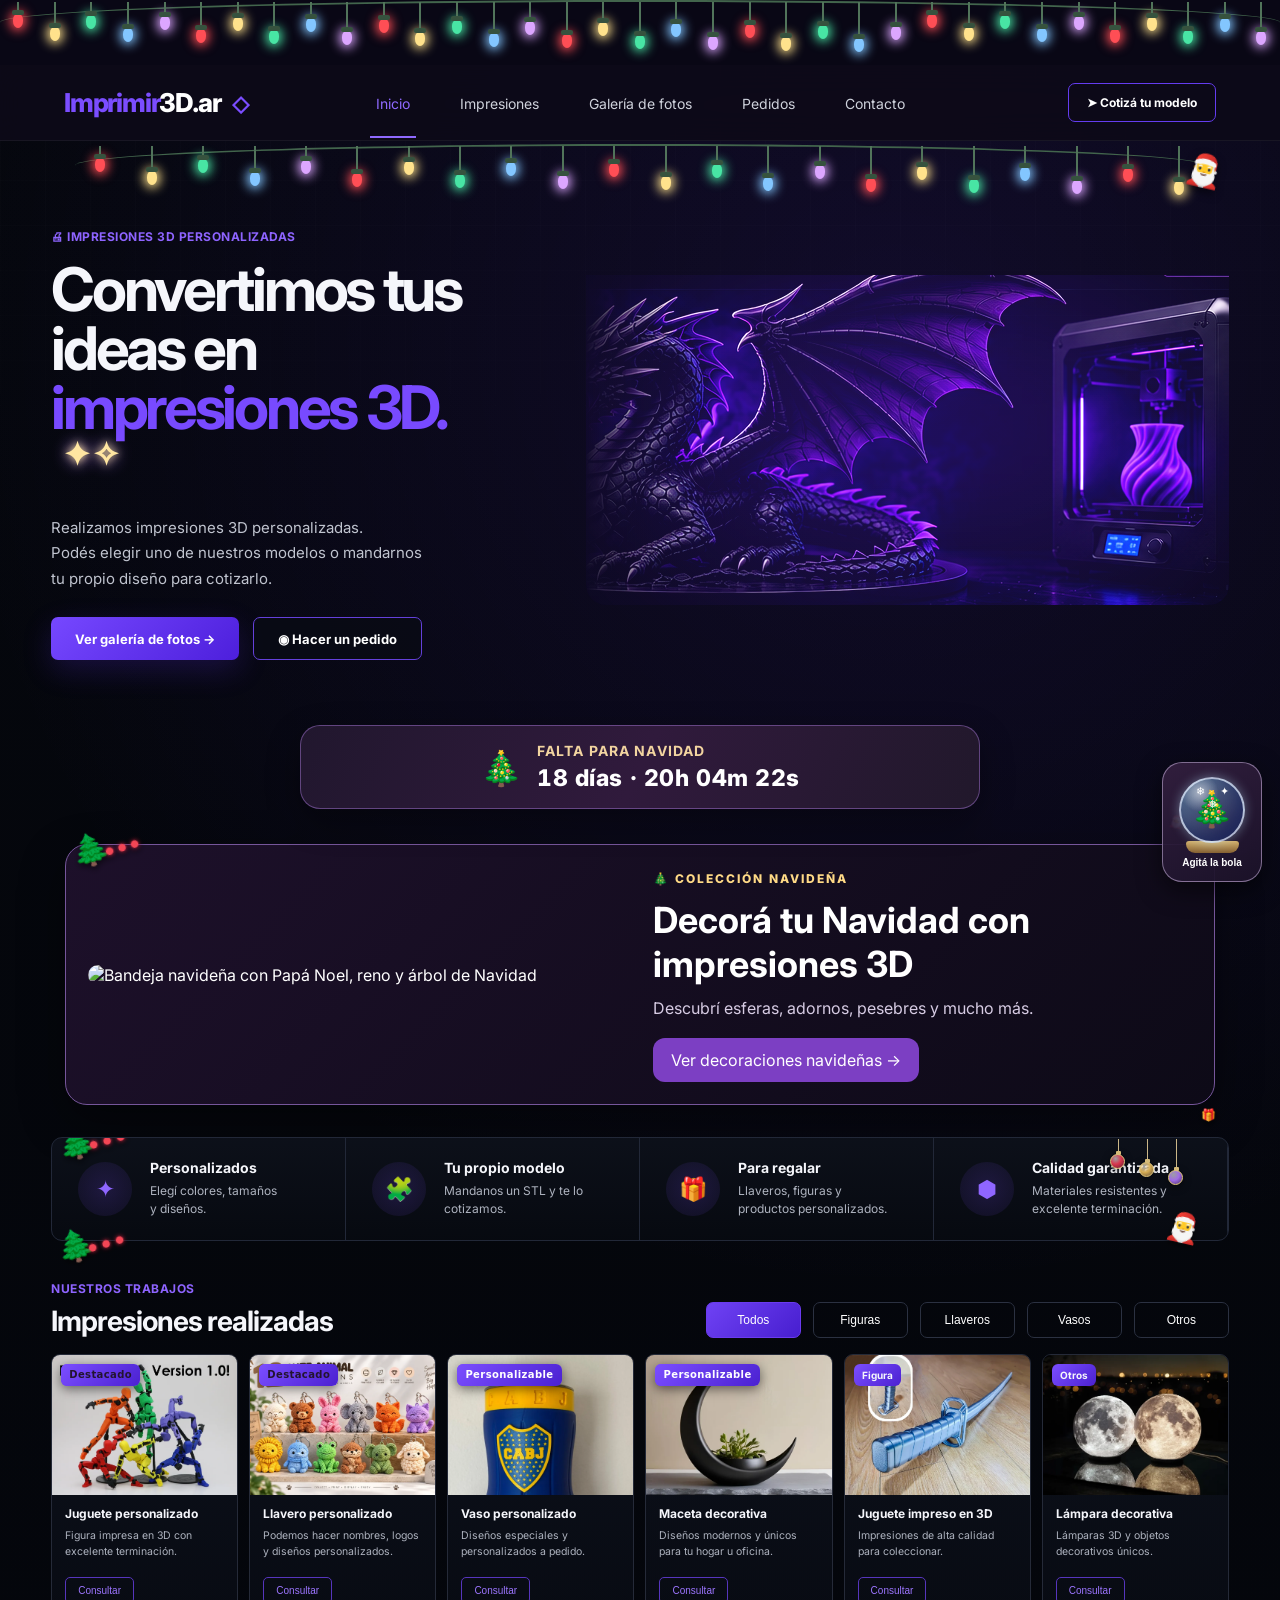
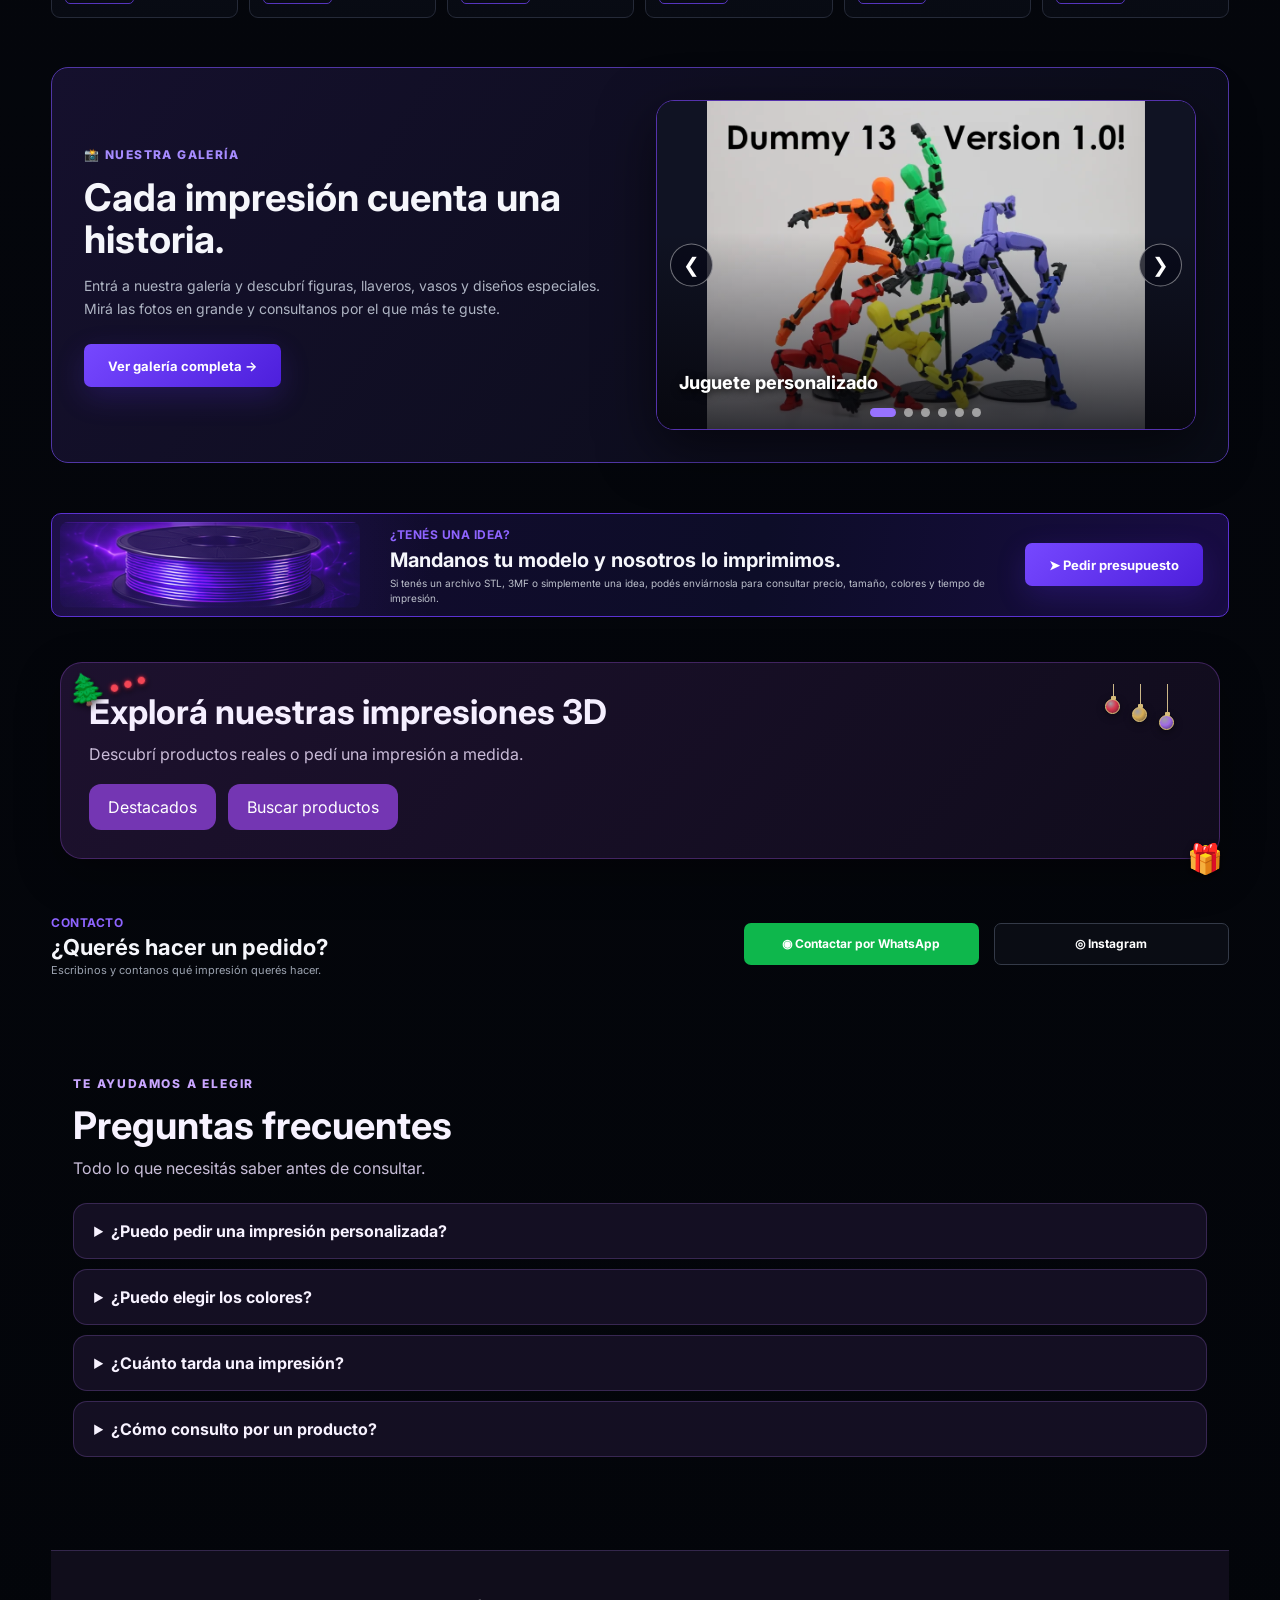
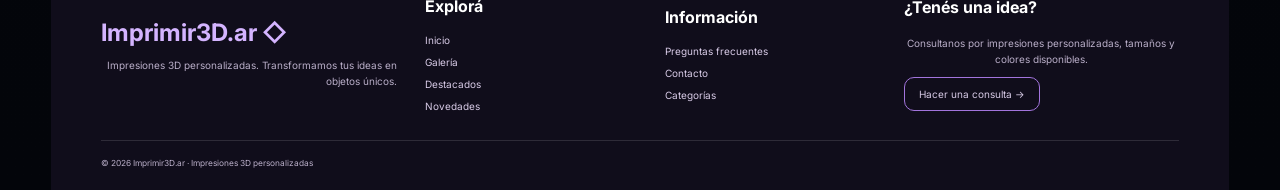
==== index.html @ 46ce315f "Add files via upload" ====
<!DOCTYPE html>

<html lang="es">
<head>
<meta charset="utf-8"/>
<meta content="width=device-width, initial-scale=1.0" name="viewport"/>
<title>Imprimir3D.ar | Impresiones 3D</title>
<link href="https://fonts.googleapis.com" rel="preconnect"/>
<link crossorigin="" href="https://fonts.gstatic.com" rel="preconnect"/>
<link href="https://fonts.googleapis.com/css2?family=Inter:wght@400;500;600;700;800&amp;display=swap" rel="stylesheet"/>
<link href="style.css" rel="stylesheet"/>
<link href="carrusel.css" rel="stylesheet"/>
<link href="tienda.css" rel="stylesheet"/><link href="navidad.css" rel="stylesheet"/><link href="navidad-extra.css" rel="stylesheet"/><link href="profesional.css" rel="stylesheet"/><link rel="stylesheet" href="etiquetas-recientes.css"/><link rel="stylesheet" href="carruseles-fix.css"/></head>
<body>
<header class="header">
<a class="logo" href="#inicio"><span>Imprimir</span>3D.ar <b>◇</b></a>
<nav class="nav">
<a class="active" href="#inicio">Inicio</a>
<a href="#trabajos">Impresiones</a>
<a href="galeria.html">Galería de fotos</a>
<a href="#pedidos">Pedidos</a>
<a href="#contacto">Contacto</a>
</nav>
<a class="cotiza" href="#contacto">➤ Cotizá tu modelo</a>
</header>
<main>
<section class="hero" id="inicio">
<div class="hero-text">
<div class="eyebrow">🖨 IMPRESIONES 3D PERSONALIZADAS</div>
<h1>Convertimos tus ideas en <span>impresiones 3D.</span></h1>
<p>Realizamos impresiones 3D personalizadas.<br/>Podés elegir uno de nuestros modelos o mandarnos<br/>tu propio diseño para cotizarlo.</p>
<div class="hero-actions">
<a class="btn primary" href="galeria.html">Ver galería de fotos →</a>
<a class="btn secondary" href="#contacto">◉ Hacer un pedido</a>
</div>
</div>
<div class="hero-image-wrap">
<div class="hero-glow"></div>
<img alt="Dragón impreso en 3D" class="hero-image" src="imagenes/dragon-principal.png"/>
</div>
</section><section class="christmas-home-feature"><img alt="Bandeja navideña con Papá Noel, reno y árbol de Navidad" src="imagenes/navidad/bandeja-papa-noel-reno-arbol.jfif"/><div><span>🎄 COLECCIÓN NAVIDEÑA</span><h2>Decorá tu Navidad con impresiones 3D</h2><p>Descubrí esferas, adornos, pesebres y mucho más.</p><a href="galeria.html#cat-navidad">Ver decoraciones navideñas →</a></div></section>
<section class="benefits">
<div class="benefit"><div class="benefit-icon">✦</div><div><h3>Personalizados</h3><p>Elegí colores, tamaños<br/>y diseños.</p></div></div>
<div class="benefit"><div class="benefit-icon">🧩</div><div><h3>Tu propio modelo</h3><p>Mandanos un STL y te lo<br/>cotizamos.</p></div></div>
<div class="benefit"><div class="benefit-icon">🎁</div><div><h3>Para regalar</h3><p>Llaveros, figuras y<br/>productos personalizados.</p></div></div>
<div class="benefit"><div class="benefit-icon">⬢</div><div><h3>Calidad garantizada</h3><p>Materiales resistentes y<br/>excelente terminación.</p></div></div>
</section>
<section class="works" id="trabajos">
<div class="works-head">
<div><span>NUESTROS TRABAJOS</span><h2>Impresiones realizadas</h2></div>
<div class="filters">
<button class="filter active" data-filter="todos">Todos</button>
<button class="filter" data-filter="figuras">Figuras</button>
<button class="filter" data-filter="llaveros">Llaveros</button>
<button class="filter" data-filter="vasos">Vasos</button>
<button class="filter" data-filter="otros">Otros</button>
</div>
</div>
<div class="cards">
<article class="card" data-category="figuras">
<div class="card-image"><img alt="Juguete impreso en 3D" src="imagenes/catalogo/juguetes-01.webp"/><span>Figura</span></div>
<div class="card-body"><h3>Juguete personalizado</h3><p>Figura impresa en 3D con excelente terminación.</p><button onclick="pedirProducto('Juguete personalizado')">Consultar</button></div>
</article>
<article class="card" data-category="llaveros">
<div class="card-image"><img alt="Llavero impreso en 3D" src="imagenes/catalogo/llaveros-01.webp"/><span>Llavero</span></div>
<div class="card-body"><h3>Llavero personalizado</h3><p>Podemos hacer nombres, logos y diseños personalizados.</p><button onclick="pedirProducto('Llavero personalizado')">Consultar</button></div>
</article>
<article class="card" data-category="vasos">
<div class="card-image"><img alt="Vaso personalizado" src="imagenes/catalogo/vasos-01.webp" style="object-position:center 40%"/><span>Vaso</span></div>
<div class="card-body"><h3>Vaso personalizado</h3><p>Diseños especiales y personalizados a pedido.</p><button onclick="pedirProducto('Vaso personalizado')">Consultar</button></div>
</article>
<article class="card" data-category="otros">
<div class="card-image"><img alt="Maceta impresa en 3D" src="imagenes/catalogo/macetas-01.webp"/><span>Otros</span></div>
<div class="card-body"><h3>Maceta decorativa</h3><p>Diseños modernos y únicos para tu hogar u oficina.</p><button onclick="pedirProducto('Maceta decorativa')">Consultar</button></div>
</article>
<article class="card" data-category="figuras">
<div class="card-image"><img alt="Juguete impreso en 3D" src="imagenes/catalogo/juguetes-02.webp"/><span>Figura</span></div>
<div class="card-body"><h3>Juguete impreso en 3D</h3><p>Impresiones de alta calidad para coleccionar.</p><button onclick="pedirProducto('Juguete impreso en 3D')">Consultar</button></div>
</article>
<article class="card" data-category="otros">
<div class="card-image"><img alt="Lámpara impresa en 3D" src="imagenes/catalogo/lamparas-01.webp"/><span>Otros</span></div>
<div class="card-body"><h3>Lámpara decorativa</h3><p>Lámparas 3D y objetos decorativos únicos.</p><button onclick="pedirProducto('Lámpara decorativa')">Consultar</button></div>
</article>
</div>
</section>
<section aria-labelledby="galeria-titulo" class="gallery-teaser">
<div class="gallery-teaser-copy">
<span>📸 NUESTRA GALERÍA</span>
<h2 id="galeria-titulo">Cada impresión cuenta una historia.</h2>
<p>Entrá a nuestra galería y descubrí figuras, llaveros, vasos y diseños especiales. Mirá las fotos en grande y consultanos por el que más te guste.</p>
<a class="btn primary" href="galeria.html">Ver galería completa →</a>
</div>
<div aria-label="Carrusel de impresiones 3D" class="auto-carousel" data-interval="4000" tabindex="0">
<div class="carousel-track"><div aria-hidden="false" class="carousel-slide is-active"><img alt="Juguete impreso en 3D" src="imagenes/catalogo/juguetes-01.webp"/><div class="carousel-caption">Juguete personalizado</div></div>
<div aria-hidden="true" class="carousel-slide"><img alt="Vaso personalizado" src="imagenes/catalogo/vasos-01.webp"/><div class="carousel-caption">Vaso personalizado</div></div>
<div aria-hidden="true" class="carousel-slide"><img alt="Lámpara impresa en 3D" src="imagenes/catalogo/lamparas-01.webp"/><div class="carousel-caption">Lámpara decorativa</div></div>
<div aria-hidden="true" class="carousel-slide"><img alt="Llavero impreso en 3D" src="imagenes/catalogo/llaveros-01.webp"/><div class="carousel-caption">Llavero personalizado</div></div>
<div aria-hidden="true" class="carousel-slide"><img alt="Juguete impreso en 3D" src="imagenes/catalogo/juguetes-02.webp"/><div class="carousel-caption">Juguete impreso en 3D</div></div>
<div aria-hidden="true" class="carousel-slide"><img alt="Maceta impresa en 3D" src="imagenes/catalogo/macetas-01.webp"/><div class="carousel-caption">Maceta decorativa</div></div></div>
<button aria-label="Imagen anterior" class="carousel-arrow carousel-prev" type="button">❮</button>
<button aria-label="Imagen siguiente" class="carousel-arrow carousel-next" type="button">❯</button>
<div aria-label="Elegir imagen" class="carousel-dots"></div>
</div>
</section>
<section class="budget" id="pedidos">
<div class="spool-wrap"><img alt="Filamento para impresión 3D" src="imagenes/filamento.png"/></div>
<div class="budget-copy"><span>¿TENÉS UNA IDEA?</span><h2>Mandanos tu modelo y nosotros lo imprimimos.</h2><p>Si tenés un archivo STL, 3MF o simplemente una idea, podés enviárnosla para consultar precio, tamaño, colores y tiempo de impresión.</p></div>
<a class="btn primary budget-btn" href="#contacto">➤ Pedir presupuesto</a>
</section>
<section class="shop-home-links"><h2>Explorá nuestras impresiones 3D</h2><p>Descubrí productos reales o pedí una impresión a medida.</p><div><a href="galeria.html#destacados">Destacados</a><a href="galeria.html#buscar-productos">Buscar productos</a></div></section><section class="contact" id="contacto">
<div><span>CONTACTO</span><h2>¿Querés hacer un pedido?</h2><p>Escribinos y contanos qué impresión querés hacer.</p></div>
<div class="contact-actions">
<a class="whatsapp" href="https://wa.me/5491100000000" target="_blank">◉ Contactar por WhatsApp</a>
<a class="instagram" href="https://instagram.com/" target="_blank">◎ Instagram</a>
</div>
</section>
<section class="pro-faq" id="preguntas-frecuentes"><div class="pro-heading"><span>TE AYUDAMOS A ELEGIR</span><h2>Preguntas frecuentes</h2><p>Todo lo que necesitás saber antes de consultar.</p></div><details><summary>¿Puedo pedir una impresión personalizada?</summary><p>Sí. Contanos tu idea o compartí una imagen o archivo STL/3MF para evaluar el trabajo y preparar un presupuesto.</p></details><details><summary>¿Puedo elegir los colores?</summary><p>Podés consultar por colores y combinaciones disponibles. Las opciones dependen del diseño y del filamento.</p></details><details><summary>¿Cuánto tarda una impresión?</summary><p>Depende del tamaño, la complejidad y los pedidos en curso. Te informamos el plazo estimado al cotizar.</p></details><details><summary>¿Cómo consulto por un producto?</summary><p>Podés compartir una foto o el nombre del modelo desde la galería y contactarnos desde la sección de contacto.</p></details></section><dialog aria-label="Vista ampliada del producto" class="pro-viewer" id="proViewer"><button aria-label="Cerrar" class="pro-close" type="button">×</button><button aria-label="Foto anterior" class="pro-prev" type="button">‹</button><figure><img alt=""/><figcaption></figcaption></figure><button aria-label="Foto siguiente" class="pro-next" type="button">›</button></dialog></main>
<footer class="pro-footer"><div><a class="pro-brand" href="index.html"><strong>Imprimir3D.ar ◇</strong></a><p>Impresiones 3D personalizadas. Transformamos tus ideas en objetos únicos.</p></div><div><h3>Explorá</h3><a href="index.html">Inicio</a><a href="galeria.html">Galería</a><a href="galeria.html#destacados">Destacados</a><a href="galeria.html#novedades">Novedades</a></div><div><h3>Información</h3><a href="index.html#preguntas-frecuentes">Preguntas frecuentes</a><a href="index.html#contacto">Contacto</a><a href="galeria.html#categorias">Categorías</a></div><div><h3>¿Tenés una idea?</h3><p>Consultanos por impresiones personalizadas, tamaños y colores disponibles.</p><a class="pro-footer-cta" href="index.html#contacto">Hacer una consulta →</a></div><small>© 2026 Imprimir3D.ar · Impresiones 3D personalizadas</small></footer>
<script src="app.js"></script>
<script src="carrusel.js"></script>
<script src="navidad.js"></script><script src="navidad-extra.js"></script><button aria-label="Volver arriba" id="proToTop" title="Volver arriba" type="button">↑</button><script src="profesional.js"></script><script src="etiquetas-recientes.js"></script></body>
</html>
---- style.css ----
* {
  margin: 0;
  padding: 0;
  box-sizing: border-box;
}

:root {
  --bg: #05070d;
  --panel: #0b0e16;
  --panel-2: #0f1320;
  --line: #222838;
  --text: #f5f6fb;
  --muted: #9ca3b4;
  --violet: #7b4dff;
  --violet-2: #4b22df;
}

html {
  scroll-behavior: smooth;
}

body {
  font-family: "Inter", sans-serif;
  background:
    radial-gradient(circle at 70% 10%, rgba(108, 47, 255, .12), transparent 30%),
    linear-gradient(180deg, #05070d 0%, #03050a 100%);
  color: var(--text);
  min-height: 100vh;
  overflow-x: hidden;
}

body::before {
  content: "";
  position: fixed;
  inset: 0;
  pointer-events: none;
  background-image:
    linear-gradient(rgba(255,255,255,.015) 1px, transparent 1px),
    linear-gradient(90deg, rgba(255,255,255,.015) 1px, transparent 1px);
  background-size: 45px 45px;
  mask-image: linear-gradient(to bottom, black, transparent 70%);
}

.header {
  height: 76px;
  padding: 0 5%;
  display: grid;
  grid-template-columns: 1fr auto 1fr;
  align-items: center;
  position: sticky;
  top: 0;
  z-index: 100;
  background: rgba(4, 6, 12, .9);
  backdrop-filter: blur(18px);
  border-bottom: 1px solid rgba(255,255,255,.05);
}

.logo {
  text-decoration: none;
  color: white;
  font-size: 26px;
  font-weight: 800;
  letter-spacing: -1.2px;
}

.logo span {
  color: var(--violet);
}

.logo b {
  color: var(--violet);
  font-size: 19px;
  margin-left: 7px;
}

.nav {
  display: flex;
  gap: 38px;
}

.nav a {
  color: #cfd2dc;
  text-decoration: none;
  font-size: 14px;
  padding: 28px 6px 24px;
  border-bottom: 2px solid transparent;
  transition: .25s;
}

.nav a:hover,
.nav a.active {
  color: #8f69ff;
  border-color: #8f69ff;
}

.cotiza {
  justify-self: end;
  color: white;
  text-decoration: none;
  border: 1px solid #643cf0;
  border-radius: 7px;
  padding: 11px 18px;
  font-size: 12px;
  font-weight: 700;
  transition: .25s;
}

.cotiza:hover {
  background: rgba(111, 72, 255, .15);
  box-shadow: 0 0 30px rgba(112, 68, 255, .18);
}

main {
  width: min(1400px, 92%);
  margin: auto;
}

.hero {
  min-height: 330px;
  display: grid;
  grid-template-columns: .88fr 1.12fr;
  align-items: center;
  gap: 30px;
  position: relative;
}

.hero-text {
  padding: 40px 0 30px;
  z-index: 2;
}

.eyebrow,
.works-head > div:first-child > span,
.budget-copy > span,
.contact > div:first-child > span {
  color: #8e64ff;
  font-size: 12px;
  font-weight: 700;
  letter-spacing: .5px;
}

.hero h1 {
  font-size: clamp(44px, 4.7vw, 73px);
  line-height: .98;
  letter-spacing: -3.3px;
  margin: 17px 0 18px;
  max-width: 650px;
}

.hero h1 span {
  display: block;
  color: #784aff;
}

.hero p {
  color: #c0c4cf;
  font-size: 15px;
  line-height: 1.7;
}

.hero-actions {
  display: flex;
  gap: 14px;
  margin-top: 26px;
}

.btn {
  min-height: 43px;
  padding: 0 24px;
  display: inline-flex;
  align-items: center;
  justify-content: center;
  border-radius: 7px;
  text-decoration: none;
  color: white;
  font-size: 13px;
  font-weight: 700;
  transition: .25s;
}

.primary {
  background: linear-gradient(135deg, #7648ff, #4d1fdc);
  box-shadow: 0 10px 30px rgba(98, 52, 255, .2);
}

.primary:hover {
  transform: translateY(-2px);
  box-shadow: 0 15px 38px rgba(98, 52, 255, .35);
}

.secondary {
  border: 1px solid #6440da;
  background: rgba(9, 12, 20, .7);
}

.secondary:hover {
  background: rgba(112, 74, 255, .11);
}

.hero-image-wrap {
  height: 330px;
  position: relative;
  overflow: hidden;
  border-radius: 0 0 20px 20px;
}

.hero-glow {
  position: absolute;
  width: 540px;
  height: 270px;
  right: 5%;
  top: 20px;
  background: #5c20ff;
  filter: blur(110px);
  opacity: .25;
}

.hero-image {
  position: relative;
  width: 100%;
  height: 100%;
  object-fit: cover;
  object-position: center;
  mix-blend-mode: screen;
  filter: contrast(1.05) saturate(1.1);
  mask-image: linear-gradient(to right, transparent 0%, black 12%, black 100%);
}

.benefits {
  margin-top: 3px;
  display: grid;
  grid-template-columns: repeat(4, 1fr);
  background: linear-gradient(180deg, rgba(13,17,27,.95), rgba(7,10,17,.95));
  border: 1px solid var(--line);
  border-radius: 11px;
  overflow: hidden;
}

.benefit {
  display: flex;
  align-items: center;
  gap: 18px;
  padding: 21px 26px;
  min-height: 102px;
}

.benefit:not(:last-child) {
  border-right: 1px solid var(--line);
}

.benefit-icon {
  width: 54px;
  height: 54px;
  min-width: 54px;
  border-radius: 50%;
  display: grid;
  place-items: center;
  color: #8f66ff;
  font-size: 23px;
  background: radial-gradient(circle, rgba(124,76,255,.18), rgba(123,76,255,.06));
}

.benefit h3 {
  font-size: 14px;
  margin-bottom: 6px;
}

.benefit p {
  color: #aeb3bf;
  font-size: 12px;
  line-height: 1.55;
}

.works {
  padding: 36px 0 11px;
}

.works-head {
  display: flex;
  align-items: end;
  justify-content: space-between;
  gap: 30px;
  margin-bottom: 16px;
}

.works-head h2 {
  margin-top: 7px;
  font-size: 28px;
  letter-spacing: -1px;
}

.filters {
  display: flex;
  gap: 12px;
  flex-wrap: wrap;
  justify-content: flex-end;
}

.filter {
  min-width: 95px;
  border: 1px solid #2b3141;
  background: transparent;
  color: white;
  border-radius: 7px;
  padding: 10px 17px;
  font-size: 12px;
  cursor: pointer;
  transition: .25s;
}

.filter:hover,
.filter.active {
  border-color: #6b3bf0;
  background: linear-gradient(135deg, #6f42f4, #471ecf);
}

.cards {
  display: grid;
  grid-template-columns: repeat(6, minmax(0, 1fr));
  gap: 11px;
}

.card {
  background: linear-gradient(180deg, #0d111b, #080b13);
  border: 1px solid #252a38;
  border-radius: 9px;
  overflow: hidden;
  min-width: 0;
  transition: .3s;
}

.card:hover {
  transform: translateY(-5px);
  border-color: #5632b7;
  box-shadow: 0 20px 40px rgba(0,0,0,.3);
}

.card-image {
  height: 140px;
  position: relative;
  overflow: hidden;
  background: #151923;
}

.card-image img {
  width: 100%;
  height: 100%;
  object-fit: cover;
  transition: .4s;
}

.card:hover .card-image img {
  transform: scale(1.05);
}

.card-image span {
  position: absolute;
  top: 9px;
  left: 9px;
  font-size: 10px;
  font-weight: 700;
  background: linear-gradient(135deg, #7b4eff, #4b21d1);
  padding: 5px 8px;
  border-radius: 6px;
}

.card-body {
  padding: 11px 13px 13px;
}

.card-body h3 {
  font-size: 12px;
  margin-bottom: 7px;
}

.card-body p {
  min-height: 40px;
  color: #adb2be;
  font-size: 10.5px;
  line-height: 1.5;
}

.card-body button {
  margin-top: 9px;
  padding: 7px 12px;
  color: #9c75ff;
  border: 1px solid #5635bd;
  background: transparent;
  border-radius: 5px;
  font-size: 10px;
  cursor: pointer;
}

.card-body button:hover {
  color: white;
  background: #5d35ce;
}

.budget {
  margin: 10px 0;
  min-height: 102px;
  display: grid;
  grid-template-columns: 300px 1fr auto;
  align-items: center;
  gap: 30px;
  border: 1px solid #5b32d1;
  border-radius: 10px;
  background:
    radial-gradient(circle at 10% 50%, rgba(111,52,255,.2), transparent 25%),
    linear-gradient(100deg, #140b31, #0d0d28 60%, #180c42);
  overflow: hidden;
  padding: 8px 25px 8px 8px;
}

.spool-wrap {
  height: 86px;
  overflow: hidden;
  border-radius: 8px;
}

.spool-wrap img {
  width: 100%;
  height: 100%;
  object-fit: cover;
  mix-blend-mode: screen;
}

.budget-copy h2 {
  font-size: 20px;
  margin: 5px 0 4px;
}

.budget-copy p {
  color: #bdc1cc;
  font-size: 10px;
  line-height: 1.5;
  max-width: 650px;
}

.budget-btn {
  white-space: nowrap;
}

.contact {
  display: grid;
  grid-template-columns: 1fr auto;
  align-items: center;
  gap: 20px;
  padding: 7px 0 12px;
}

.contact h2 {
  font-size: 22px;
  margin: 3px 0;
}

.contact p {
  color: #9ca3b0;
  font-size: 11px;
}

.contact-actions {
  display: flex;
  gap: 15px;
}

.contact-actions a {
  min-width: 235px;
  min-height: 42px;
  border-radius: 7px;
  display: inline-flex;
  justify-content: center;
  align-items: center;
  text-decoration: none;
  color: white;
  font-size: 12px;
  font-weight: 700;
}

.whatsapp {
  background: #0eb74c;
}

.instagram {
  border: 1px solid #343a48;
  background: rgba(12,15,23,.75);
}

footer {
  width: min(1400px, 92%);
  margin: auto;
  min-height: 55px;
  border-top: 1px solid rgba(255,255,255,.05);
  display: grid;
  grid-template-columns: 1fr 1fr 1fr;
  align-items: center;
  color: #7d8390;
  font-size: 10px;
}

footer p:nth-child(2) {
  text-align: center;
}

footer p:last-child {
  text-align: right;
}

@media (max-width: 1200px) {
  .cards {
    grid-template-columns: repeat(3, 1fr);
  }

  .budget {
    grid-template-columns: 230px 1fr;
  }

  .budget-btn {
    grid-column: 1 / -1;
    justify-self: center;
    margin-bottom: 8px;
  }
}

@media (max-width: 900px) {
  .header {
    grid-template-columns: 1fr auto;
  }

  .nav {
    display: none;
  }

  .hero {
    grid-template-columns: 1fr;
  }

  .hero-text {
    text-align: center;
  }

  .hero p {
    margin: auto;
  }

  .hero-actions {
    justify-content: center;
  }

  .hero-image-wrap {
    height: 300px;
  }

  .benefits {
    grid-template-columns: repeat(2, 1fr);
  }

  .benefit:nth-child(2) {
    border-right: none;
  }

  .benefit:nth-child(-n+2) {
    border-bottom: 1px solid var(--line);
  }

  .works-head {
    align-items: flex-start;
    flex-direction: column;
  }

  .filters {
    justify-content: flex-start;
  }

  .contact {
    grid-template-columns: 1fr;
    text-align: center;
  }

  .contact-actions {
    justify-content: center;
  }
}

@media (max-width: 650px) {
  .cotiza {
    display: none;
  }

  .header {
    grid-template-columns: 1fr;
  }

  .hero h1 {
    font-size: 44px;
  }

  .hero-image-wrap {
    height: 220px;
  }

  .benefits {
    grid-template-columns: 1fr;
  }

  .benefit {
    border-right: none !important;
    border-bottom: 1px solid var(--line);
  }

  .benefit:last-child {
    border-bottom: 0;
  }

  .cards {
    grid-template-columns: 1fr;
  }

  .card-image {
    height: 250px;
  }

  .budget {
    grid-template-columns: 1fr;
    text-align: center;
    padding: 18px;
  }

  .spool-wrap {
    height: 130px;
  }

  .contact-actions {
    flex-direction: column;
  }

  .contact-actions a {
    min-width: 100%;
  }

  footer {
    grid-template-columns: 1fr;
    gap: 8px;
    text-align: center;
    padding: 18px 0;
  }

  footer p:nth-child(2),
  footer p:last-child {
    text-align: center;
  }
}

/* Enlace destacado a la galería */
.gallery-teaser{margin:38px 0 50px;display:grid;grid-template-columns:1fr 1fr;gap:32px;align-items:center;padding:32px;background:linear-gradient(125deg,#15102d,#090c16);border:1px solid #5036a5;border-radius:17px}
.gallery-teaser-copy>span{color:#a68bff;font-size:12px;font-weight:800;letter-spacing:1.4px}
.gallery-teaser h2{font-size:clamp(26px,3vw,38px);line-height:1.12;margin:13px 0}
.gallery-teaser p{color:#aeb4c3;font-size:14px;line-height:1.7;margin-bottom:23px}
.gallery-teaser-photos{display:grid;grid-template-columns:repeat(3,1fr);gap:10px;min-width:0}
.gallery-teaser-photos img{width:100%;height:180px;object-fit:cover;border-radius:12px;border:1px solid #38324f}
@media(max-width:800px){.gallery-teaser{grid-template-columns:1fr;padding:22px}.gallery-teaser-photos img{height:135px}}
---- carrusel.css ----
/* Carrusel compartido: inicio y galería */
.auto-carousel{position:relative;isolation:isolate;width:100%;min-width:0;max-width:820px;height:330px;border-radius:18px;overflow:hidden;border:1px solid #5532ac;background:#101323;box-shadow:0 18px 55px #0008}
.carousel-track,.carousel-slide{position:absolute;inset:0}.carousel-slide{opacity:0;visibility:hidden;transition:opacity .65s ease,visibility .65s;pointer-events:none}.carousel-slide.is-active{opacity:1;visibility:visible;pointer-events:auto}.carousel-slide img{width:100%;height:100%;object-fit:cover;display:block}.carousel-slide:after{content:"";position:absolute;inset:40% 0 0;background:linear-gradient(transparent,#05050acc)}.carousel-caption{position:absolute;bottom:36px;left:22px;z-index:2;color:#fff;font-size:18px;font-weight:750;text-shadow:0 2px 8px #000}
.carousel-arrow{position:absolute;z-index:3;top:50%;transform:translateY(-50%);width:43px;height:43px;border-radius:50%;border:1px solid #ffffff6b;background:#080917b8;color:#fff;font-size:20px;cursor:pointer;transition:background .2s}.carousel-arrow:hover,.carousel-arrow:focus-visible{background:#6f42ef}.carousel-prev{left:13px}.carousel-next{right:13px}.carousel-dots{position:absolute;z-index:3;bottom:12px;left:0;right:0;display:flex;gap:8px;justify-content:center}.carousel-dot{width:9px;height:9px;padding:0;border-radius:99px;border:0;background:#ffffff85;cursor:pointer;transition:width .2s,background .2s}.carousel-dot.is-active{width:26px;background:#9872ff}
.gallery-teaser>.auto-carousel{width:100%}.carousel-featured{padding:50px 0 8px;display:grid;grid-template-columns:.65fr 1fr;align-items:center;gap:28px}.carousel-heading h2{font-size:clamp(24px,3vw,36px);margin:10px 0}.carousel-heading p{color:#aeb4c3;font-size:14px;line-height:1.7}
@media(max-width:900px){.carousel-featured{grid-template-columns:1fr}.auto-carousel{height:300px}}@media(max-width:600px){.auto-carousel{height:250px}.carousel-caption{font-size:15px;bottom:32px}.carousel-arrow{width:36px;height:36px}.carousel-featured{padding-top:35px}}
@media(prefers-reduced-motion:reduce){.carousel-slide{transition:none}}
---- tienda.css ----
html{scroll-behavior:smooth}.shop-featured,.shop-tools,.shop-custom,.shop-home-links{max-width:1160px;margin:45px auto;padding:28px;border:1px solid #6e3a9d80;border-radius:22px;background:linear-gradient(130deg,#1d112e,#100c1c);color:#f5efff;box-shadow:0 14px 45px #0005}.shop-featured h2,.shop-tools h2,.shop-custom h2,.shop-home-links h2{font-size:clamp(24px,3vw,34px);margin:0 0 12px}.shop-featured p,.shop-custom p,.shop-home-links p{color:#c9bbd8}.shop-controls,.shop-home-links>div{display:flex;gap:12px;flex-wrap:wrap;margin-top:20px}.shop-controls input,.shop-controls select{flex:1;min-width:180px}.shop-tools input,.shop-tools select,.shop-custom input,.shop-custom select,.shop-custom textarea{width:100%;border:1px solid #8254ae;background:#120e1d;color:#fff;border-radius:12px;padding:12px;font:inherit;box-sizing:border-box}.shop-custom label{display:block;color:#d7c8eb;font-size:14px;margin:10px 0}.shop-custom label input,.shop-custom label select,.shop-custom label textarea{margin-top:7px}.shop-form-grid{display:grid;grid-template-columns:repeat(2,minmax(0,1fr));gap:8px 18px}.shop-custom button,.shop-controls button,.shop-home-links a{background:#7436b3;color:#fff;border:0;border-radius:12px;padding:13px 19px;cursor:pointer;font:inherit;text-decoration:none;display:inline-block}.shop-custom button:hover,.shop-controls button:hover,.shop-home-links a:hover{background:#9550d3}.shop-note{font-size:13px}.featured-grid{display:grid;grid-template-columns:repeat(4,minmax(0,1fr));gap:15px;margin-top:22px}.featured-item{display:block;overflow:hidden;border:1px solid #76469b;border-radius:15px;background:#211331;color:#fff;text-decoration:none}.featured-item img{display:block;width:100%;height:190px;object-fit:cover}.featured-item span{display:block;padding:12px;font-weight:700}.category-section[hidden]{display:none!important}@media(max-width:760px){.featured-grid{grid-template-columns:repeat(2,minmax(0,1fr))}.shop-form-grid{grid-template-columns:1fr}.shop-featured,.shop-tools,.shop-custom,.shop-home-links{margin:20px 12px;padding:18px}}
---- navidad.css ----
.xmas-decorated{position:relative!important;overflow:visible!important}
.xmas-drop-lights{position:absolute;top:0;left:2%;right:2%;height:45px;display:flex;align-items:flex-start;justify-content:space-around;pointer-events:none;z-index:15;border-top:2px solid #42654c;border-radius:50% 50% 0 0}
.xmas-drop-bulb{position:relative;display:block;margin-top:var(--drop);height:14px;width:10px;flex-shrink:0;background:var(--bulb);border-radius:45% 45% 55% 55%;box-shadow:0 0 11px 3px var(--bulb);animation:xmas-pulse 1.5s ease-in-out infinite alternate;animation-delay:var(--delay)}
.xmas-drop-bulb:before{content:"";position:absolute;width:2px;height:var(--drop);bottom:100%;left:4px;background:#51745a}
.xmas-drop-bulb:after{content:"";position:absolute;top:-4px;left:-1px;width:12px;height:5px;background:#36523e;border-radius:2px}
@keyframes xmas-pulse{from{opacity:.5;filter:brightness(.8)}to{opacity:1;filter:brightness(1.5)}}
.xmas-frame-ornament{position:absolute;top:-23px;right:-9px;z-index:18;font-size:31px;transform:rotate(13deg);filter:drop-shadow(0 4px 4px #0008);pointer-events:none}
.xmas-top-garland{position:relative;height:65px;background:#090715;z-index:30}
.xmas-top-garland .xmas-drop-lights{top:0;left:0;right:0}
.xmas-snow{position:fixed;inset:0;pointer-events:none;overflow:hidden;z-index:50}
.xmas-flake{position:absolute;top:-30px;color:#fff;opacity:.65;animation:xmas-fall linear infinite}
@keyframes xmas-fall{to{transform:translate3d(var(--drift),110vh,0)}}
.christmas-home-feature,.christmas-feature{display:grid;grid-template-columns:minmax(0,1fr) minmax(0,1fr);gap:25px;align-items:center;background:linear-gradient(135deg,#1d102a,#0d0a17);border:1px solid #76569b;border-radius:22px;padding:22px;margin:32px auto;max-width:1150px;color:#fff;text-decoration:none;box-shadow:0 16px 45px #0006}
.christmas-home-feature img,.christmas-feature img{width:100%;max-height:330px;object-fit:cover;border-radius:15px}
.christmas-home-feature span,.christmas-feature span{color:#ffda86;font-size:12px;font-weight:800;letter-spacing:2px}
.christmas-home-feature h2,.christmas-feature h3{font-size:clamp(23px,3vw,36px);line-height:1.2;margin:12px 0}
.christmas-home-feature p,.christmas-feature p{color:#d7cce4;margin:10px 0 20px}
.christmas-home-feature a,.christmas-feature strong{display:inline-block;background:#7c3fc3;color:white;padding:12px 18px;border-radius:12px;text-decoration:none}
.christmas-feature{max-width:none;margin:20px 0 28px}
@media(max-width:650px){.christmas-home-feature,.christmas-feature{grid-template-columns:1fr;margin:20px 12px;padding:14px}.xmas-drop-bulb:nth-child(even){display:none}.xmas-frame-ornament{font-size:24px;right:0}.xmas-top-garland{height:55px}}
@media(prefers-reduced-motion:reduce){.xmas-drop-bulb,.xmas-flake{animation:none}.xmas-snow{display:none}}

/* Guirnaldas por encima de los marcos: no cubren títulos ni textos */
.xmas-decorated:not(.xmas-top-garland){margin-top:48px!important}
.xmas-decorated:not(.xmas-top-garland) > .xmas-drop-lights{top:-45px!important;height:43px!important}
.xmas-decorated:not(.xmas-top-garland) > .xmas-frame-ornament{top:-38px!important;right:5px!important}
.xmas-top-garland > .xmas-drop-lights{top:0!important}
@media(max-width:650px){.xmas-decorated:not(.xmas-top-garland){margin-top:42px!important}}

/* Nuevos detalles festivos: decorativos y fuera del contenido */
.xmas-trimmed{position:relative;isolation:isolate}
.xmas-pine-corner{position:absolute;top:-16px;left:4px;z-index:18;pointer-events:none;display:flex;align-items:center;transform:rotate(-16deg);filter:drop-shadow(0 3px 3px #0009)}
.xmas-pine-corner .pine-branch{font-size:31px;line-height:1}
.xmas-pine-corner .pine-berry{font-size:10px;color:#f34655;letter-spacing:1px;margin-left:-8px;margin-top:14px;text-shadow:0 0 4px #d24}
.xmas-snowcap{position:absolute;left:12%;right:12%;top:-3px;height:8px;z-index:13;pointer-events:none;background:radial-gradient(ellipse at 12% 10%,#fff 0 55%,transparent 58%) 0 0/52px 9px repeat-x;filter:drop-shadow(0 1px 2px #bce5ff77);opacity:.85}
.xmas-hat{position:absolute;right:28px;top:-31px;z-index:19;transform:rotate(13deg);font-size:28px;pointer-events:none;filter:drop-shadow(0 3px 3px #000a)}
.xmas-gifts{position:absolute;right:-4px;bottom:-14px;z-index:19;font-size:29px;pointer-events:none;filter:drop-shadow(0 3px 3px #0009)}
.xmas-baubles{position:absolute;top:0;right:45px;z-index:18;display:flex;gap:14px;pointer-events:none}
.xmas-bauble{position:relative;margin-top:var(--cord);height:15px;width:15px;border-radius:50%;background:radial-gradient(circle at 35% 28%,#fff9,var(--ornament) 45%,#1b1425 130%);border:1px solid #e5ca7e;box-shadow:0 2px 8px #0007;animation:xmas-swing 4s ease-in-out infinite alternate;transform-origin:50% calc(-1 * var(--cord))}
.xmas-bauble:before{content:"";position:absolute;left:7px;bottom:100%;height:var(--cord);width:1px;background:#cbb788}
.xmas-bauble:after{content:"";position:absolute;top:-4px;left:5px;width:5px;height:4px;background:#d5bb79;border-radius:1px}
@keyframes xmas-swing{to{transform:rotate(7deg)}}
.xmas-sparkle-title{position:relative}
.xmas-sparkle-title:after{content:"✦  ✧";display:inline-block;margin-left:12px;color:#ffe6a1;font-size:.55em;vertical-align:top;text-shadow:0 0 8px #ffe59e,0 0 17px #b887ff;animation:xmas-twinkle 2.4s ease-in-out infinite alternate}
@keyframes xmas-twinkle{from{opacity:.4;transform:scale(.9)}to{opacity:1;transform:scale(1.08)}}
@media(max-width:650px){.xmas-pine-corner .pine-branch{font-size:22px}.xmas-hat{font-size:23px;right:18px}.xmas-gifts{font-size:23px}.xmas-baubles{right:30px;gap:9px}.xmas-bauble{width:11px;height:11px}.xmas-bauble:before{left:5px}}
@media(prefers-reduced-motion:reduce){.xmas-bauble,.xmas-sparkle-title:after{animation:none}}

/* Nieve continua y recta en todos los marcos, sin cortes ni patrones repetidos. */
.xmas-trimmed > .xmas-snowcap {
  position:absolute !important;
  top:-4px !important;left:0 !important;right:0 !important;
  width:100% !important;height:11px !important;
  border-radius:10px 10px 4px 4px !important;
  background:linear-gradient(to bottom,#fff 0%,#f9fcff 45%,#e5f3ff 88%,#d3e9ff 100%) !important;
  box-shadow:0 2px 4px rgba(200,229,255,.55),0 0 9px rgba(255,255,255,.27) !important;
  opacity:1 !important;filter:none !important;
  pointer-events:none !important;z-index:13 !important;
}
@media(max-width:650px){.xmas-trimmed > .xmas-snowcap{height:9px !important}}

/* Nieve realista con relieve suave. Se ubica POR FUERA del marco,
   detrás de los gorros, regalos, ramas, esferas y luces. */
.xmas-trimmed > .xmas-snowcap{
 top:-19px!important;
 left:8px!important;
 right:8px!important;
 width:auto!important;
 height:25px!important;
 border-radius:0!important;
 background:url("imagenes/nieve-borde-realista.svg") repeat-x left bottom / 600px 30px!important;
 box-shadow:none!important;
 filter:drop-shadow(0 2px 2px rgba(180,218,242,.30))!important;
 z-index:2!important;
 opacity:.96!important;
}
.xmas-trimmed > .xmas-pine-corner,
.xmas-trimmed > .xmas-hat,
.xmas-trimmed > .xmas-gifts,
.xmas-trimmed > .xmas-baubles,
.xmas-trimmed > .xmas-frame-ornament,
.xmas-trimmed > .xmas-drop-lights{z-index:20!important}
.xmas-trimmed > .xmas-gifts{bottom:-18px!important}
@media(max-width:650px){
 .xmas-trimmed > .xmas-snowcap{top:-17px!important;height:23px!important;left:5px!important;right:5px!important}
}
---- navidad-extra.css ----
/* Christmas enhancements – preserve existing site styling */
.xmas-countdown{position:relative;z-index:4;display:flex;align-items:center;justify-content:center;gap:15px;max-width:680px;margin:35px auto;padding:16px 24px;border:1px solid #9f72d080;border-radius:20px;background:linear-gradient(115deg,#21172e,#301a3c 50%,#21182b);box-shadow:0 12px 34px #0005;text-align:left;color:#fff}
.xmas-countdown-icon{font-size:34px}.xmas-countdown strong{display:block;font-size:14px;letter-spacing:.08em;text-transform:uppercase;color:#f2d4a0}.xmas-countdown-time{display:block;margin-top:5px;font-size:clamp(15px,2.5vw,23px);font-weight:800;letter-spacing:.025em;font-variant-numeric:tabular-nums}
.xmas-flying-sleigh{position:fixed;top:90px;left:0;z-index:70;display:flex;gap:6px;align-items:center;font-size:clamp(27px,4vw,45px);white-space:nowrap;pointer-events:none;transform:translateX(-220px);filter:drop-shadow(0 5px 6px #0008)}
.xmas-flying-sleigh.is-flying{animation:xmas-fly-across 13s linear 1 both}@keyframes xmas-fly-across{0%{transform:translate(-220px,35px) rotate(-4deg)}45%{transform:translate(calc(50vw - 100px),-12px) rotate(2deg)}100%{transform:translate(calc(100vw + 230px),25px) rotate(-3deg)}}
.xmas-snowglobe{position:fixed;bottom:18px;right:18px;z-index:90;display:flex;flex-direction:column;align-items:center;justify-content:center;width:100px;height:120px;padding:7px 5px;border:1px solid #d2b9e688;border-radius:20px;background:linear-gradient(150deg,#342040ee,#1b1229f5);box-shadow:0 8px 24px #0008;color:#fff;cursor:pointer;transition:transform .2s}.xmas-snowglobe:hover{transform:translateY(-3px)}
.xmas-globe-glass{position:relative;display:grid;place-items:center;width:66px;height:66px;border-radius:50%;border:2px solid #e2edffb8;background:radial-gradient(circle at 30% 22%,#fff8,transparent 29%),linear-gradient(140deg,#81c8ed88,#29235f99);box-shadow:inset -7px -7px 13px #17265d99,0 0 11px #b9e8ff66;overflow:hidden}.xmas-globe-tree{font-size:35px}.xmas-globe-flakes{position:absolute;top:6px;left:7px;color:#fff;font-size:11px;letter-spacing:6px}.xmas-globe-base{height:12px;width:53px;margin-top:-2px;background:linear-gradient(#d4b16c,#856032);border-radius:3px 3px 9px 9px}.xmas-globe-label{font-size:10px;font-weight:700;margin-top:4px}.xmas-snowglobe.is-shaking .xmas-globe-glass{animation:xmas-globe-shake .35s ease-in-out 3}@keyframes xmas-globe-shake{25%{transform:rotate(-13deg)}75%{transform:rotate(13deg)}}
.xmas-globe-burst{position:fixed;inset:0;z-index:89;pointer-events:none;overflow:hidden}.xmas-globe-burst span{position:absolute;color:#e6f8ff;font-size:16px;text-shadow:0 0 6px #fff;animation:xmas-burst 2.7s ease-out both}@keyframes xmas-burst{0%{opacity:0;transform:translate(0,0) scale(.5)}20%{opacity:1}65%{opacity:1;transform:translate(var(--x),var(--y)) scale(1)}100%{opacity:0;transform:translate(var(--x),var(--fall)) scale(.6)}}
@media(max-width:650px){.xmas-countdown{margin:26px 12px;padding:12px 14px}.xmas-snowglobe{right:9px;bottom:9px;width:76px;height:96px}.xmas-globe-glass{width:52px;height:52px}.xmas-globe-tree{font-size:27px}.xmas-globe-base{width:44px}.xmas-globe-label{font-size:9px}}
@media(prefers-reduced-motion:reduce){.xmas-flying-sleigh{display:none}.xmas-snowglobe.is-shaking .xmas-globe-glass,.xmas-globe-burst span{animation:none}}

/* Lluvia de estrellas visible en toda la pantalla al pulsar la bola */
.xmas-star-rain{position:fixed!important;inset:0!important;z-index:9999!important;pointer-events:none!important;overflow:hidden!important}
.xmas-falling-star{position:absolute;display:block;opacity:0;line-height:1;filter:drop-shadow(0 0 5px #fff2aa);animation:xmas-starfall linear forwards!important;will-change:transform,opacity}
@keyframes xmas-starfall{0%{opacity:0;transform:translate3d(0,-25px,0) rotate(0deg) scale(.6)}10%{opacity:1}85%{opacity:1}100%{opacity:0;transform:translate3d(var(--drift),110vh,0) rotate(var(--spin)) scale(.85)}}
.xmas-snowglobe.is-shaking .xmas-globe-glass{animation:xmas-globe-shake .35s ease-in-out 3!important}
@media(prefers-reduced-motion:reduce){.xmas-falling-star{animation-duration:3.5s!important}.xmas-snowglobe.is-shaking .xmas-globe-glass{animation:none!important}}

/* Copos predominantes con algunas estrellas brillantes */
.xmas-falling-star.xmas-flake{filter:drop-shadow(0 0 4px #bcecff);text-shadow:0 0 6px #e9faff}
.xmas-falling-star.xmas-gold-star{filter:drop-shadow(0 0 6px #ffe3a0);text-shadow:0 0 9px #ffe3a0}
---- profesional.css ----
html{scroll-behavior:smooth;scroll-padding-top:100px}
.header{position:sticky!important;top:0;z-index:1100!important;backdrop-filter:blur(16px);-webkit-backdrop-filter:blur(16px);background:rgba(13,10,24,.93)!important}
.pro-faq,.pro-news{max-width:1180px;margin:58px auto;padding:25px 22px;color:#f7f2ff}
.pro-heading span{font-size:12px;letter-spacing:.15em;color:#c9a6ff;font-weight:800}.pro-heading h2{font-size:clamp(25px,4vw,38px);margin:10px 0}.pro-heading p{color:#c8bdd8;margin-bottom:25px}
.pro-faq details{border:1px solid #7751a75c;background:#171126e8;border-radius:14px;margin:10px 0;padding:17px 20px}.pro-faq summary{cursor:pointer;font-weight:700;list-style-position:inside}.pro-faq details p{margin:12px 0 0;color:#d1c8dd;line-height:1.6}
.pro-category-description{color:#c8bdd8;font-size:14px;line-height:1.5;margin:0 0 14px;padding:0 12px}
.pro-news-grid{display:grid;grid-template-columns:repeat(3,minmax(0,1fr));gap:16px}.pro-news-grid a{display:flex;flex-direction:column;gap:9px;text-decoration:none;color:#fff;background:#171126;border:1px solid #6c4c9b66;border-radius:16px;padding:12px;overflow:hidden;transition:transform .2s}.pro-news-grid a:hover{transform:translateY(-3px)}.pro-news-grid img{width:100%;height:170px;object-fit:cover;border-radius:10px}.pro-news-grid span{font-size:11px;letter-spacing:.1em;color:#bda0f2}.pro-news-grid strong{font-size:17px}
.pro-footer{display:grid!important;grid-template-columns:1.4fr 1fr 1fr 1.3fr;gap:28px;padding:45px max(24px,calc((100vw - 1180px)/2)) 22px!important;background:#100d1b!important;border-top:1px solid #7656a45c;color:#e9e0f2}.pro-footer>div{display:flex;flex-direction:column;align-items:flex-start;gap:10px}.pro-footer h3{font-size:16px;margin:0 0 8px;color:#fff}.pro-footer a{color:#d8cbe7;text-decoration:none}.pro-footer a:hover{color:#d3acff}.pro-footer p{margin:0;line-height:1.6;color:#b9aec8}.pro-footer .pro-brand strong{font-size:24px;color:#d4b4ff}.pro-footer-cta{border:1px solid #a274dc;border-radius:10px;padding:10px 14px}.pro-footer small{grid-column:1/-1;border-top:1px solid #ffffff20;padding-top:17px;color:#b9aec8}
#proToTop{position:fixed;right:22px;bottom:94px;z-index:1600;width:46px;height:46px;border-radius:50%;border:1px solid #ba9bf3;background:#27173b;color:#fff;font-size:26px;box-shadow:0 5px 25px #0009;cursor:pointer;opacity:0;visibility:hidden;transform:translateY(12px);transition:.2s}#proToTop.visible{opacity:1;visibility:visible;transform:none}
.pro-viewer{position:fixed;inset:0;margin:auto;width:min(96vw,1100px);height:min(92vh,850px);max-width:none;max-height:none;border:1px solid #8056b5;border-radius:18px;background:#100c1df5;color:#fff;padding:35px 55px 25px;box-shadow:0 15px 70px #000b}.pro-viewer::backdrop{background:#05030be8;backdrop-filter:blur(7px)}.pro-viewer[open]{display:flex;align-items:center;justify-content:center;gap:12px}.pro-viewer figure{margin:0;min-width:0;display:flex;flex-direction:column;align-items:center;gap:12px}.pro-viewer figure img{max-width:100%;max-height:65vh;object-fit:contain;border-radius:9px}.pro-viewer figcaption{text-align:center;color:#eee}.pro-viewer button{cursor:pointer;color:#fff;background:#422b61;border:1px solid #8e67bd;border-radius:10px;padding:8px 12px}.pro-viewer .pro-close{position:absolute;top:12px;right:15px;font-size:25px;line-height:1}.pro-viewer .pro-prev,.pro-viewer .pro-next{font-size:30px;flex:none}.pro-viewer .pro-share{font-size:13px}.auto-carousel .carousel-slide img{cursor:zoom-in}
.pro-share-inline{background:#2c2042;border:1px solid #8664a7;border-radius:9px;color:#fff;padding:8px 11px;cursor:pointer;margin:8px 0;font-size:13px}.pro-share-inline:hover{background:#543476}
@media(max-width:750px){.pro-footer{grid-template-columns:repeat(2,minmax(0,1fr));gap:22px;padding:35px 20px!important}.pro-news-grid{grid-template-columns:1fr}.pro-news-grid img{height:190px}.pro-viewer{padding:40px 8px 20px}.pro-viewer .pro-prev,.pro-viewer .pro-next{padding:8px 5px;font-size:23px}.pro-viewer figure img{max-height:60vh}#proToTop{right:14px;bottom:100px}}
@media(max-width:480px){.pro-footer{grid-template-columns:1fr 1fr}.pro-footer>div:first-child,.pro-footer>div:last-of-type{grid-column:1/-1}}
@media(prefers-reduced-motion:reduce){html{scroll-behavior:auto}}

.pro-share,.pro-share-inline{display:none!important}

/* Separar la flecha de la bola de cristal */
#proToTop{bottom:160px!important}
@media(max-width:750px){#proToTop{bottom:125px!important}}
---- etiquetas-recientes.css ----
/* Etiquetas y vistos recientemente */
.product-mark{position:absolute;top:12px;left:12px;z-index:3;background:#7c3aed;color:#fff;font:700 11px/1.2 system-ui,sans-serif;letter-spacing:.04em;padding:7px 11px;border-radius:999px;box-shadow:0 3px 12px #0008;pointer-events:none}
.product-mark--popular{background:#e7b957;color:#23142f}
.card-image,.gallery-card .photo-open{position:relative}
.recently-viewed{max-width:1180px;margin:40px auto;padding:24px 20px;border:1px solid #8b5cf633;border-radius:20px;background:linear-gradient(140deg,#241631bb,#14101bbb);color:#f7f2ff}
.recently-viewed h2{margin:0 0 6px;font-size:clamp(21px,3vw,28px)}
.recently-viewed p{margin:0 0 18px;color:#d3c8e3}
.recently-grid{display:grid;grid-template-columns:repeat(auto-fit,minmax(145px,1fr));gap:15px}
.recent-item{display:flex;flex-direction:column;text-decoration:none!important;color:#fff!important;background:#ffffff0c;border:1px solid #ffffff21;border-radius:14px;overflow:hidden;transition:transform .2s,border-color .2s}
.recent-item:hover{transform:translateY(-3px);border-color:#ad86ff}
.recent-item img{width:100%;height:140px;object-fit:cover;background:#1c1427}
.recent-item span{padding:11px;font-size:13px;font-weight:650}
@media(max-width:520px){.recently-viewed{margin:24px 12px;padding:18px 14px}.recently-grid{grid-template-columns:repeat(2,minmax(0,1fr))}.recent-item img{height:112px}}
---- carruseles-fix.css ----
/* Corrección de carruseles: las diapositivas deben superponerse, no desplazar el contenido. */
.auto-carousel .carousel-track,.auto-carousel .carousel-slide{position:absolute;inset:0;width:100%;height:100%;}
.auto-carousel .carousel-slide img{display:block;width:100%;height:100%;object-fit:contain;object-position:center;background:#101323;}
.auto-carousel .carousel-slide:not(.is-active){visibility:hidden;opacity:0;pointer-events:none;}
.auto-carousel .carousel-slide.is-active{visibility:visible;opacity:1;}
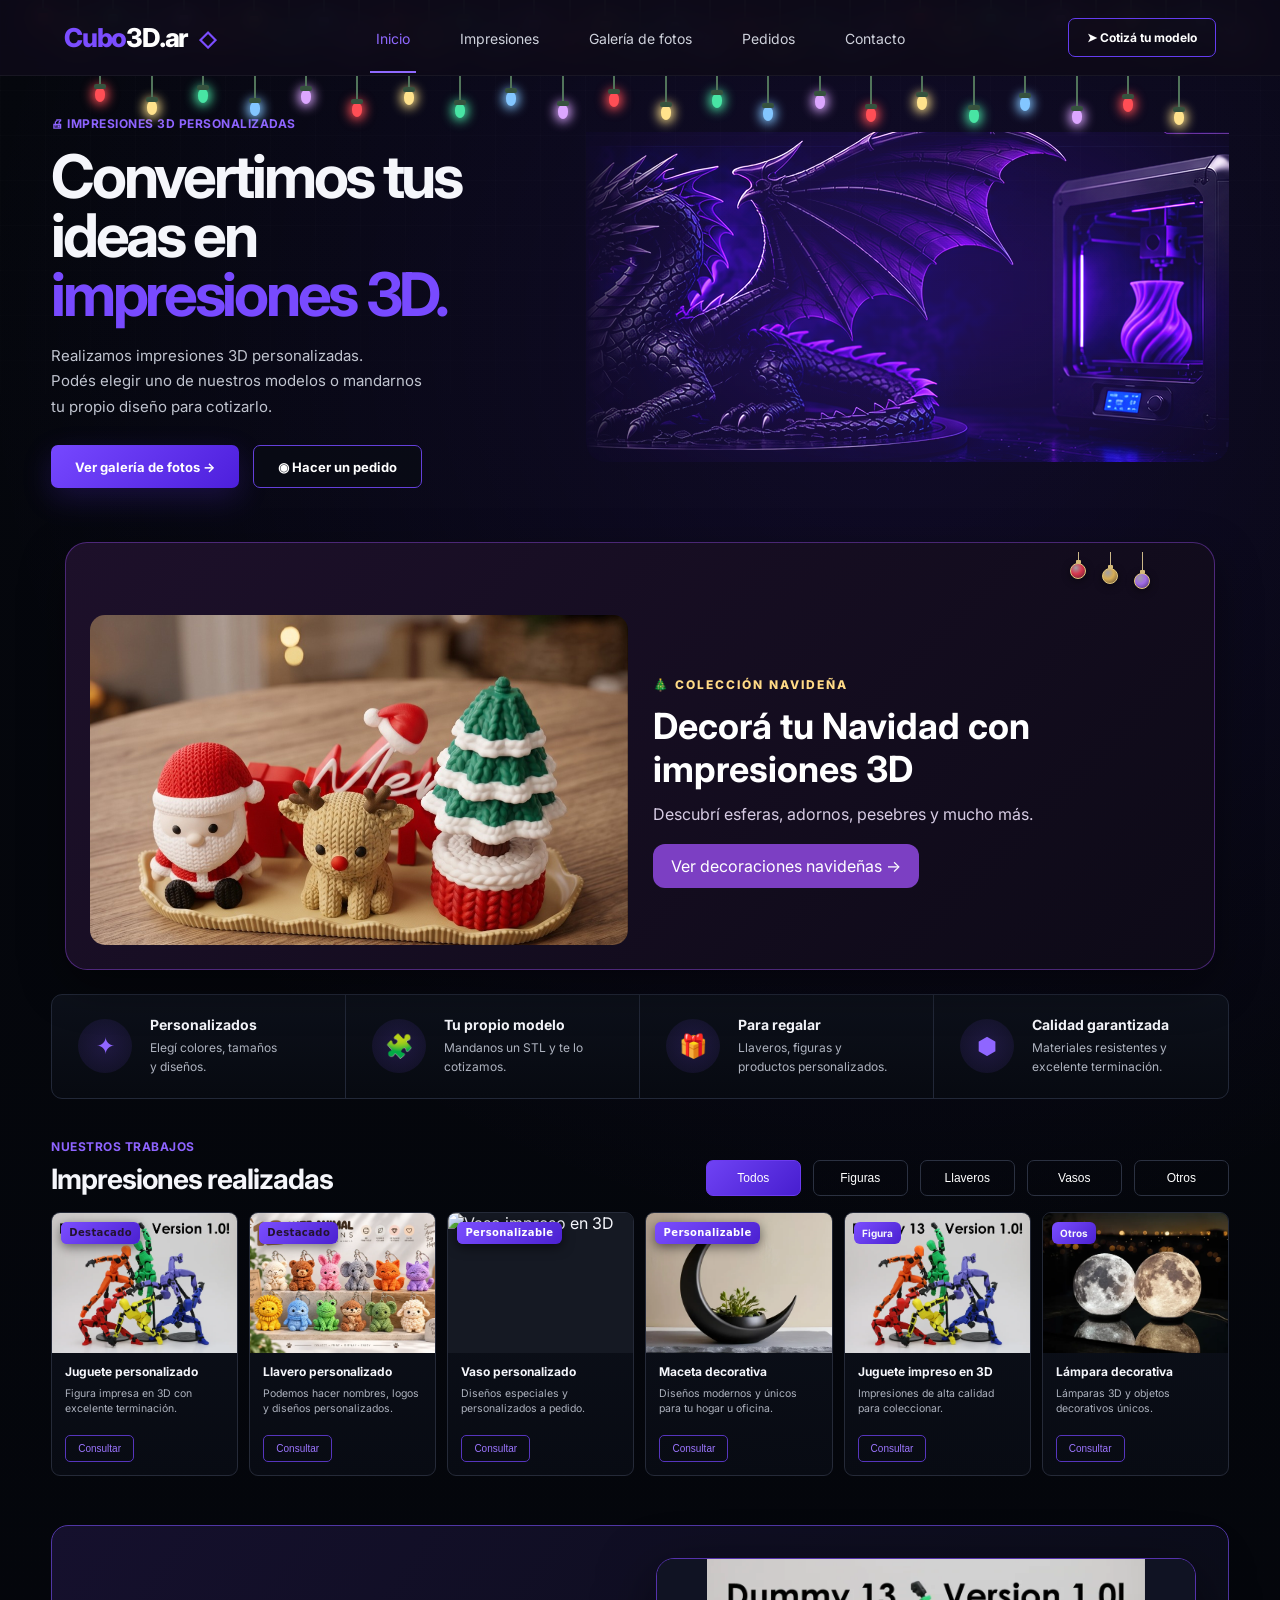
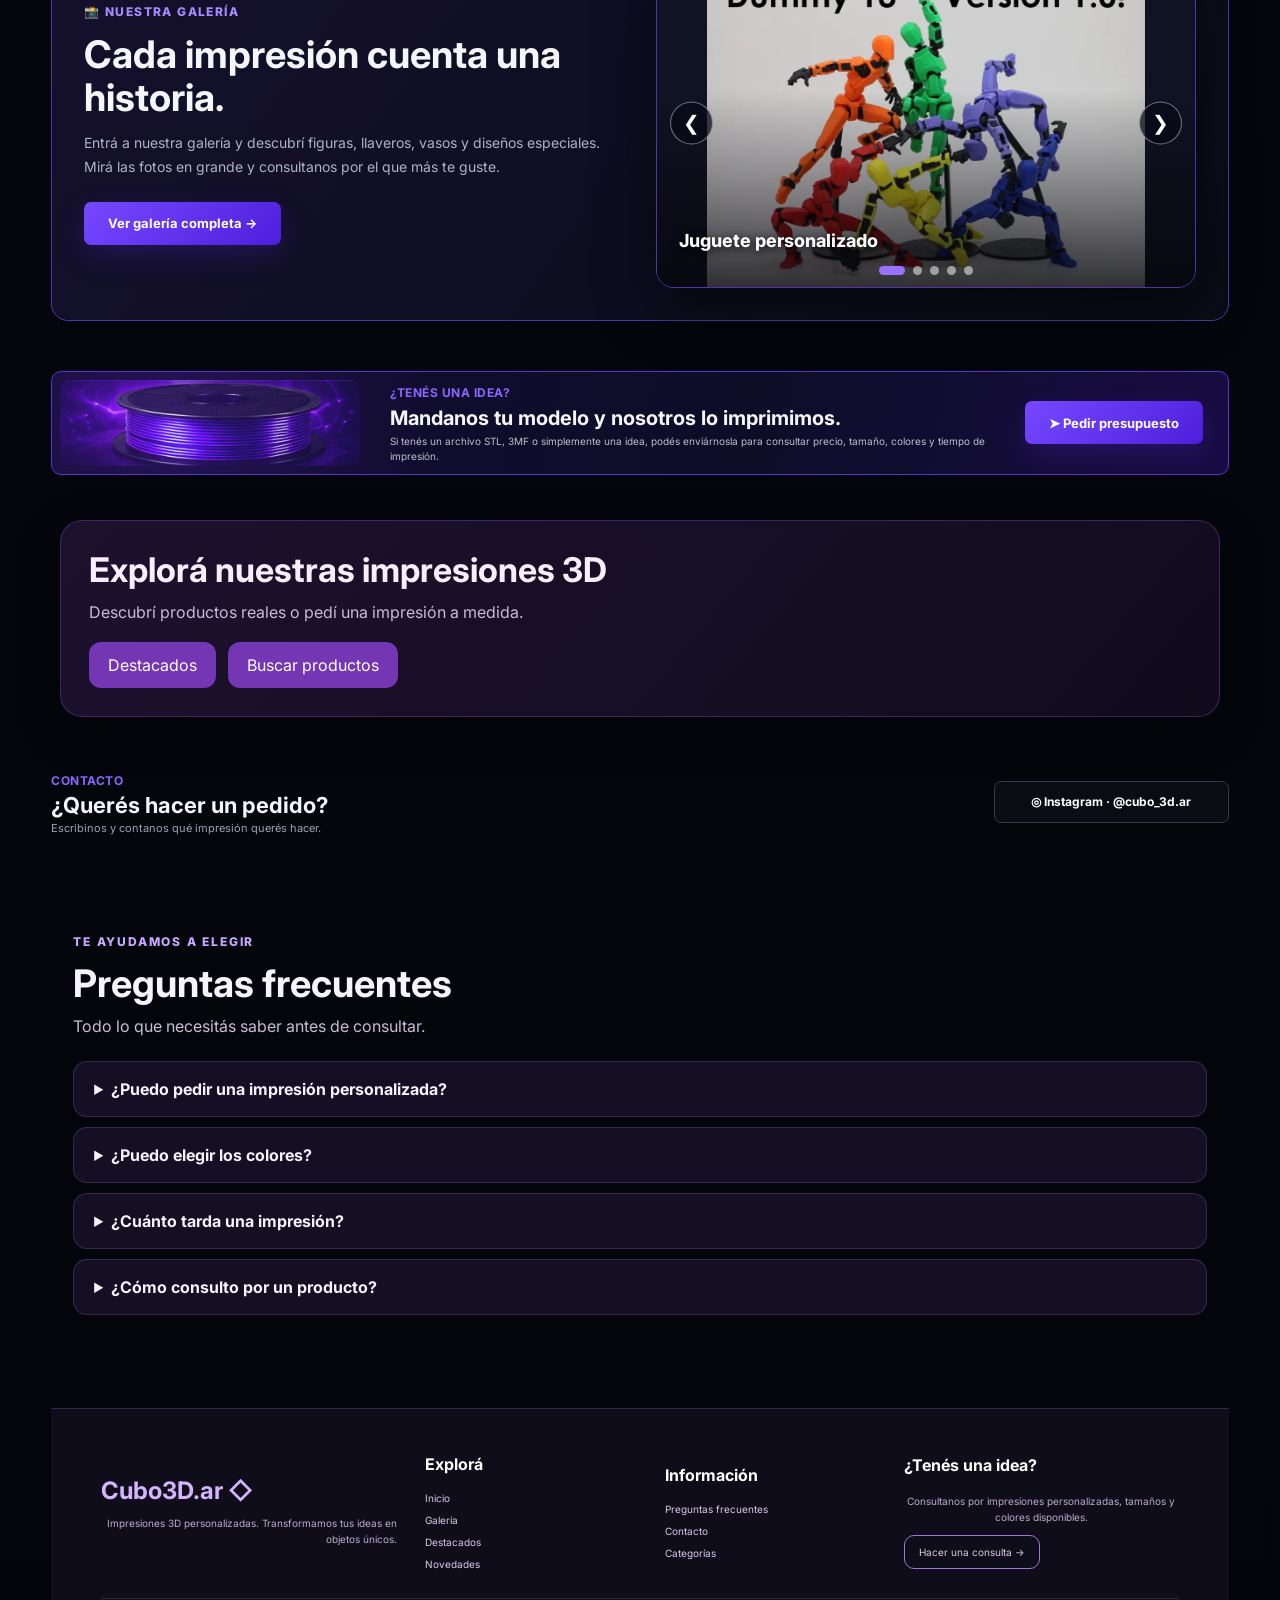
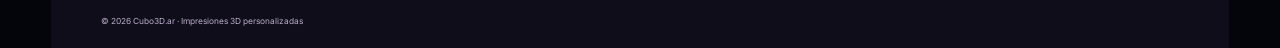
==== commit 06478619: "Add files via upload" ====
--- a/index.html
+++ b/index.html
@@ -4,16 +4,17 @@
 <head>
 <meta charset="utf-8"/>
 <meta content="width=device-width, initial-scale=1.0" name="viewport"/>
-<title>Imprimir3D.ar | Impresiones 3D</title>
+<title>Cubo3D.ar | Impresiones 3D</title>
 <link href="https://fonts.googleapis.com" rel="preconnect"/>
 <link crossorigin="" href="https://fonts.gstatic.com" rel="preconnect"/>
 <link href="https://fonts.googleapis.com/css2?family=Inter:wght@400;500;600;700;800&amp;display=swap" rel="stylesheet"/>
 <link href="style.css" rel="stylesheet"/>
 <link href="carrusel.css" rel="stylesheet"/>
-<link href="tienda.css" rel="stylesheet"/><link href="navidad.css" rel="stylesheet"/><link href="navidad-extra.css" rel="stylesheet"/><link href="profesional.css" rel="stylesheet"/><link rel="stylesheet" href="etiquetas-recientes.css"/><link rel="stylesheet" href="carruseles-fix.css"/></head>
+<link href="tienda.css" rel="stylesheet"/><link href="profesional.css" rel="stylesheet"/><link href="etiquetas-recientes.css" rel="stylesheet"/><link href="carruseles-fix.css" rel="stylesheet"/><link href="luces-y-trineo.css?v=2" rel="stylesheet"/>
+<link href="destacados-navidenos.css" rel="stylesheet"/><link href="bolitas-navidenas.css" rel="stylesheet"/><link href="copos-suaves.css?v=2" rel="stylesheet"/></head>
 <body>
 <header class="header">
-<a class="logo" href="#inicio"><span>Imprimir</span>3D.ar <b>◇</b></a>
+<a class="logo" href="#inicio"><span>Cubo</span>3D.ar <b>◇</b></a>
 <nav class="nav">
 <a class="active" href="#inicio">Inicio</a>
 <a href="#trabajos">Impresiones</a>
@@ -38,8 +39,8 @@
 <div class="hero-glow"></div>
 <img alt="Dragón impreso en 3D" class="hero-image" src="imagenes/dragon-principal.png"/>
 </div>
-</section><section class="christmas-home-feature"><img alt="Bandeja navideña con Papá Noel, reno y árbol de Navidad" src="imagenes/navidad/bandeja-papa-noel-reno-arbol.jfif"/><div><span>🎄 COLECCIÓN NAVIDEÑA</span><h2>Decorá tu Navidad con impresiones 3D</h2><p>Descubrí esferas, adornos, pesebres y mucho más.</p><a href="galeria.html#cat-navidad">Ver decoraciones navideñas →</a></div></section>
-<section class="benefits">
+</section>
+<section class="christmas-home-feature"><img alt="Bandeja navideña con Papá Noel, reno y árbol de Navidad" src="imagenes/catalogo/bandeja-papa-noel-reno-arbol.jfif"/><div><span>🎄 COLECCIÓN NAVIDEÑA</span><h2>Decorá tu Navidad con impresiones 3D</h2><p>Descubrí esferas, adornos, pesebres y mucho más.</p><a href="galeria.html#cat-juguetes">Ver decoraciones navideñas →</a></div></section><section class="benefits">
 <div class="benefit"><div class="benefit-icon">✦</div><div><h3>Personalizados</h3><p>Elegí colores, tamaños<br/>y diseños.</p></div></div>
 <div class="benefit"><div class="benefit-icon">🧩</div><div><h3>Tu propio modelo</h3><p>Mandanos un STL y te lo<br/>cotizamos.</p></div></div>
 <div class="benefit"><div class="benefit-icon">🎁</div><div><h3>Para regalar</h3><p>Llaveros, figuras y<br/>productos personalizados.</p></div></div>
@@ -66,19 +67,19 @@
 <div class="card-body"><h3>Llavero personalizado</h3><p>Podemos hacer nombres, logos y diseños personalizados.</p><button onclick="pedirProducto('Llavero personalizado')">Consultar</button></div>
 </article>
 <article class="card" data-category="vasos">
-<div class="card-image"><img alt="Vaso personalizado" src="imagenes/catalogo/vasos-01.webp" style="object-position:center 40%"/><span>Vaso</span></div>
+<div class="card-image"><img alt="Vaso impreso en 3D" src="imagenes/catalogo/nuevo-vasos-01.webp" style="object-position:center 40%"/><span>Vaso</span></div>
 <div class="card-body"><h3>Vaso personalizado</h3><p>Diseños especiales y personalizados a pedido.</p><button onclick="pedirProducto('Vaso personalizado')">Consultar</button></div>
 </article>
 <article class="card" data-category="otros">
-<div class="card-image"><img alt="Maceta impresa en 3D" src="imagenes/catalogo/macetas-01.webp"/><span>Otros</span></div>
+<div class="card-image"><img alt="Maceta impreso en 3D" src="imagenes/catalogo/macetas-01.webp"/><span>Otros</span></div>
 <div class="card-body"><h3>Maceta decorativa</h3><p>Diseños modernos y únicos para tu hogar u oficina.</p><button onclick="pedirProducto('Maceta decorativa')">Consultar</button></div>
 </article>
 <article class="card" data-category="figuras">
-<div class="card-image"><img alt="Juguete impreso en 3D" src="imagenes/catalogo/juguetes-02.webp"/><span>Figura</span></div>
+<div class="card-image"><img alt="Juguete impreso en 3D" src="imagenes/catalogo/juguetes-01.webp"/><span>Figura</span></div>
 <div class="card-body"><h3>Juguete impreso en 3D</h3><p>Impresiones de alta calidad para coleccionar.</p><button onclick="pedirProducto('Juguete impreso en 3D')">Consultar</button></div>
 </article>
 <article class="card" data-category="otros">
-<div class="card-image"><img alt="Lámpara impresa en 3D" src="imagenes/catalogo/lamparas-01.webp"/><span>Otros</span></div>
+<div class="card-image"><img alt="Lámpara impreso en 3D" src="imagenes/catalogo/lamparas-01.webp"/><span>Otros</span></div>
 <div class="card-body"><h3>Lámpara decorativa</h3><p>Lámparas 3D y objetos decorativos únicos.</p><button onclick="pedirProducto('Lámpara decorativa')">Consultar</button></div>
 </article>
 </div>
@@ -92,11 +93,11 @@
 </div>
 <div aria-label="Carrusel de impresiones 3D" class="auto-carousel" data-interval="4000" tabindex="0">
 <div class="carousel-track"><div aria-hidden="false" class="carousel-slide is-active"><img alt="Juguete impreso en 3D" src="imagenes/catalogo/juguetes-01.webp"/><div class="carousel-caption">Juguete personalizado</div></div>
-<div aria-hidden="true" class="carousel-slide"><img alt="Vaso personalizado" src="imagenes/catalogo/vasos-01.webp"/><div class="carousel-caption">Vaso personalizado</div></div>
-<div aria-hidden="true" class="carousel-slide"><img alt="Lámpara impresa en 3D" src="imagenes/catalogo/lamparas-01.webp"/><div class="carousel-caption">Lámpara decorativa</div></div>
+<div aria-hidden="true" class="carousel-slide"><img alt="Vaso impreso en 3D" src="imagenes/catalogo/nuevo-vasos-01.webp"/><div class="carousel-caption">Vaso personalizado</div></div>
+<div aria-hidden="true" class="carousel-slide"><img alt="Lámpara impreso en 3D" src="imagenes/catalogo/lamparas-01.webp"/><div class="carousel-caption">Lámpara decorativa</div></div>
 <div aria-hidden="true" class="carousel-slide"><img alt="Llavero impreso en 3D" src="imagenes/catalogo/llaveros-01.webp"/><div class="carousel-caption">Llavero personalizado</div></div>
-<div aria-hidden="true" class="carousel-slide"><img alt="Juguete impreso en 3D" src="imagenes/catalogo/juguetes-02.webp"/><div class="carousel-caption">Juguete impreso en 3D</div></div>
-<div aria-hidden="true" class="carousel-slide"><img alt="Maceta impresa en 3D" src="imagenes/catalogo/macetas-01.webp"/><div class="carousel-caption">Maceta decorativa</div></div></div>
+
+<div aria-hidden="true" class="carousel-slide"><img alt="Maceta impreso en 3D" src="imagenes/catalogo/macetas-01.webp"/><div class="carousel-caption">Maceta decorativa</div></div></div>
 <button aria-label="Imagen anterior" class="carousel-arrow carousel-prev" type="button">❮</button>
 <button aria-label="Imagen siguiente" class="carousel-arrow carousel-next" type="button">❯</button>
 <div aria-label="Elegir imagen" class="carousel-dots"></div>
@@ -110,13 +111,12 @@
 <section class="shop-home-links"><h2>Explorá nuestras impresiones 3D</h2><p>Descubrí productos reales o pedí una impresión a medida.</p><div><a href="galeria.html#destacados">Destacados</a><a href="galeria.html#buscar-productos">Buscar productos</a></div></section><section class="contact" id="contacto">
 <div><span>CONTACTO</span><h2>¿Querés hacer un pedido?</h2><p>Escribinos y contanos qué impresión querés hacer.</p></div>
 <div class="contact-actions">
-<a class="whatsapp" href="https://wa.me/5491100000000" target="_blank">◉ Contactar por WhatsApp</a>
-<a class="instagram" href="https://instagram.com/" target="_blank">◎ Instagram</a>
+<a class="instagram" href="https://www.instagram.com/cubo_3d.ar/" target="_blank">◎ Instagram · @cubo_3d.ar</a>
 </div>
 </section>
 <section class="pro-faq" id="preguntas-frecuentes"><div class="pro-heading"><span>TE AYUDAMOS A ELEGIR</span><h2>Preguntas frecuentes</h2><p>Todo lo que necesitás saber antes de consultar.</p></div><details><summary>¿Puedo pedir una impresión personalizada?</summary><p>Sí. Contanos tu idea o compartí una imagen o archivo STL/3MF para evaluar el trabajo y preparar un presupuesto.</p></details><details><summary>¿Puedo elegir los colores?</summary><p>Podés consultar por colores y combinaciones disponibles. Las opciones dependen del diseño y del filamento.</p></details><details><summary>¿Cuánto tarda una impresión?</summary><p>Depende del tamaño, la complejidad y los pedidos en curso. Te informamos el plazo estimado al cotizar.</p></details><details><summary>¿Cómo consulto por un producto?</summary><p>Podés compartir una foto o el nombre del modelo desde la galería y contactarnos desde la sección de contacto.</p></details></section><dialog aria-label="Vista ampliada del producto" class="pro-viewer" id="proViewer"><button aria-label="Cerrar" class="pro-close" type="button">×</button><button aria-label="Foto anterior" class="pro-prev" type="button">‹</button><figure><img alt=""/><figcaption></figcaption></figure><button aria-label="Foto siguiente" class="pro-next" type="button">›</button></dialog></main>
-<footer class="pro-footer"><div><a class="pro-brand" href="index.html"><strong>Imprimir3D.ar ◇</strong></a><p>Impresiones 3D personalizadas. Transformamos tus ideas en objetos únicos.</p></div><div><h3>Explorá</h3><a href="index.html">Inicio</a><a href="galeria.html">Galería</a><a href="galeria.html#destacados">Destacados</a><a href="galeria.html#novedades">Novedades</a></div><div><h3>Información</h3><a href="index.html#preguntas-frecuentes">Preguntas frecuentes</a><a href="index.html#contacto">Contacto</a><a href="galeria.html#categorias">Categorías</a></div><div><h3>¿Tenés una idea?</h3><p>Consultanos por impresiones personalizadas, tamaños y colores disponibles.</p><a class="pro-footer-cta" href="index.html#contacto">Hacer una consulta →</a></div><small>© 2026 Imprimir3D.ar · Impresiones 3D personalizadas</small></footer>
+<footer class="pro-footer"><div><a class="pro-brand" href="index.html#inicio"><strong>Cubo3D.ar ◇</strong></a><p>Impresiones 3D personalizadas. Transformamos tus ideas en objetos únicos.</p></div><div><h3>Explorá</h3><a href="index.html">Inicio</a><a href="galeria.html">Galería</a><a href="galeria.html#destacados">Destacados</a><a href="galeria.html#novedades">Novedades</a></div><div><h3>Información</h3><a href="index.html#preguntas-frecuentes">Preguntas frecuentes</a><a href="index.html#contacto">Contacto</a><a href="galeria.html#categorias">Categorías</a></div><div><h3>¿Tenés una idea?</h3><p>Consultanos por impresiones personalizadas, tamaños y colores disponibles.</p><a class="pro-footer-cta" href="index.html#contacto">Hacer una consulta →</a></div><small>© 2026 Cubo3D.ar · Impresiones 3D personalizadas</small></footer>
 <script src="app.js"></script>
 <script src="carrusel.js"></script>
-<script src="navidad.js"></script><script src="navidad-extra.js"></script><button aria-label="Volver arriba" id="proToTop" title="Volver arriba" type="button">↑</button><script src="profesional.js"></script><script src="etiquetas-recientes.js"></script></body>
+<button aria-label="Volver arriba" id="proToTop" title="Volver arriba" type="button">↑</button><script src="profesional.js"></script><script src="etiquetas-recientes.js"></script><script src="luces-y-trineo.js?v=2"></script><script src="bolitas-navidenas.js"></script><script src="copos-suaves.js?v=2"></script></body>
 </html>
--- a/luces-y-trineo.css
+++ b/luces-y-trineo.css
@@ -0,0 +1,13 @@
+/* Luces navideñas animadas. */
+.xmas-lights-host{position:relative}
+.xmas-drop-lights{position:absolute;top:0;left:2%;right:2%;height:45px;display:flex;align-items:flex-start;justify-content:space-around;pointer-events:none;z-index:15;border-top:0;border-radius:0}
+.xmas-drop-bulb{position:relative;display:block;margin-top:var(--drop);height:14px;width:10px;flex-shrink:0;background:var(--bulb);border-radius:45% 45% 55% 55%;box-shadow:0 0 11px 3px var(--bulb);animation:xmas-pulse 2.2s steps(1,end) infinite;animation-delay:var(--delay)}
+.xmas-drop-bulb:before{content:'';position:absolute;width:2px;height:var(--drop);bottom:100%;left:4px;background:#51745a}
+.xmas-drop-bulb:after{content:'';position:absolute;top:-4px;left:-1px;width:12px;height:5px;background:#36523e;border-radius:2px}
+@keyframes xmas-pulse{0%,45%{opacity:1;filter:brightness(1.25);box-shadow:0 0 11px 3px var(--bulb)}46%,80%{opacity:.12;filter:brightness(.2);box-shadow:none}81%,100%{opacity:1;filter:brightness(1.25);box-shadow:0 0 11px 3px var(--bulb)}}
+.xmas-top-garland{position:absolute;top:0;left:0;right:0;height:55px;pointer-events:none;z-index:80}
+.gallery-page>.xmas-top-garland{display:none!important}
+
+/* Luces alineadas con el borde superior: sin cable horizontal ni arco. */
+.xmas-drop-lights{top:0!important;border:0!important;border-radius:0!important;overflow:visible}
+.xmas-drop-bulb:before{top:auto;bottom:100%;height:var(--drop);background:#51745a}
--- a/destacados-navidenos.css
+++ b/destacados-navidenos.css
@@ -0,0 +1,9 @@
+/* Destacados navidenos restaurados sin efectos de nieve ni decoraciones flotantes */
+.christmas-home-feature,.christmas-feature{display:grid;grid-template-columns:minmax(0,1fr) minmax(0,1fr);gap:25px;align-items:center;background:linear-gradient(135deg,#1d102a,#0d0a17);border:1px solid #7c3fc388;border-radius:22px;padding:24px;margin:24px auto;max-width:1150px;color:#fff;text-decoration:none;box-shadow:0 16px 45px #0006}
+.christmas-home-feature img,.christmas-feature img{width:100%;max-height:330px;object-fit:cover;border-radius:15px}
+.christmas-home-feature span,.christmas-feature span{color:#ffda86;font-size:12px;font-weight:800;letter-spacing:2px}
+.christmas-home-feature h2,.christmas-feature h3{font-size:clamp(23px,3vw,36px);line-height:1.2;margin:12px 0}
+.christmas-home-feature p,.christmas-feature p{color:#d7cce4;margin:10px 0 20px}
+.christmas-home-feature a,.christmas-feature strong{display:inline-block;background:#7c3fc3;color:white;padding:12px 18px;border-radius:12px;text-decoration:none}
+.christmas-feature{max-width:none;margin:20px 0 28px}
+@media(max-width:650px){.christmas-home-feature,.christmas-feature{grid-template-columns:1fr;margin:20px 12px;padding:14px}}
--- a/bolitas-navidenas.css
+++ b/bolitas-navidenas.css
@@ -0,0 +1,9 @@
+/* Adornos colgantes con espacio reservado: no se superponen a fotos, títulos o botones. */
+.cubo-bauble-host{position:relative!important;padding-top:72px!important}
+.cubo-baubles{position:absolute;top:8px;right:clamp(18px,5vw,65px);height:48px;z-index:2;display:flex;gap:16px;pointer-events:none}
+.cubo-bauble{position:relative;display:block;margin-top:var(--cord);width:16px;height:16px;border-radius:50%;background:radial-gradient(circle at 35% 28%,#ffffff99,var(--ornament) 45%,#1b1425 130%);border:1px solid #e5ca7e;box-shadow:0 2px 8px #0007;animation:cubo-swing 4s ease-in-out infinite alternate;transform-origin:50% calc(-1 * var(--cord))}
+.cubo-bauble::before{content:"";position:absolute;left:7px;bottom:100%;height:var(--cord);width:1px;background:#cbb788}
+.cubo-bauble::after{content:"";position:absolute;top:-4px;left:5px;width:5px;height:4px;background:#d5bb79;border-radius:1px}
+@keyframes cubo-swing{to{transform:rotate(7deg)}}
+@media(max-width:650px){.cubo-bauble-host{padding-top:64px!important}.cubo-baubles{right:18px;gap:10px}.cubo-bauble{width:12px;height:12px}.cubo-bauble::before{left:5px}}
+@media(prefers-reduced-motion:reduce){.cubo-bauble{animation:none}}
--- a/copos-suaves.css
+++ b/copos-suaves.css
@@ -0,0 +1,7 @@
+/* Copos visibles en escritorio y móvil, sin interceptar clics. */
+#cubo-snow-layer{position:fixed;inset:0;pointer-events:none;overflow:hidden;z-index:1200;contain:layout style}
+.cubo-snowflake{position:absolute;top:-30px;left:var(--snow-left);color:#fff;opacity:.86;font-size:var(--snow-size);line-height:1;text-shadow:0 0 5px rgba(255,255,255,.65),0 0 11px rgba(170,210,255,.35);animation:cubo-snow-fall var(--snow-duration) linear var(--snow-delay) infinite;user-select:none;will-change:transform}
+@keyframes cubo-snow-fall{0%{transform:translate3d(0,-35px,0) rotate(0deg);opacity:0}8%{opacity:.86}90%{opacity:.86}100%{transform:translate3d(var(--snow-drift),calc(100vh + 65px),0) rotate(180deg);opacity:0}}
+/* Con movimiento reducido, mostrar copos quietos en lugar de ocultarlos. */
+/* Mantener la nieve animada también en escritorio. */
+@media(max-width:600px){.cubo-snowflake{font-size:calc(var(--snow-size) * .8)}}
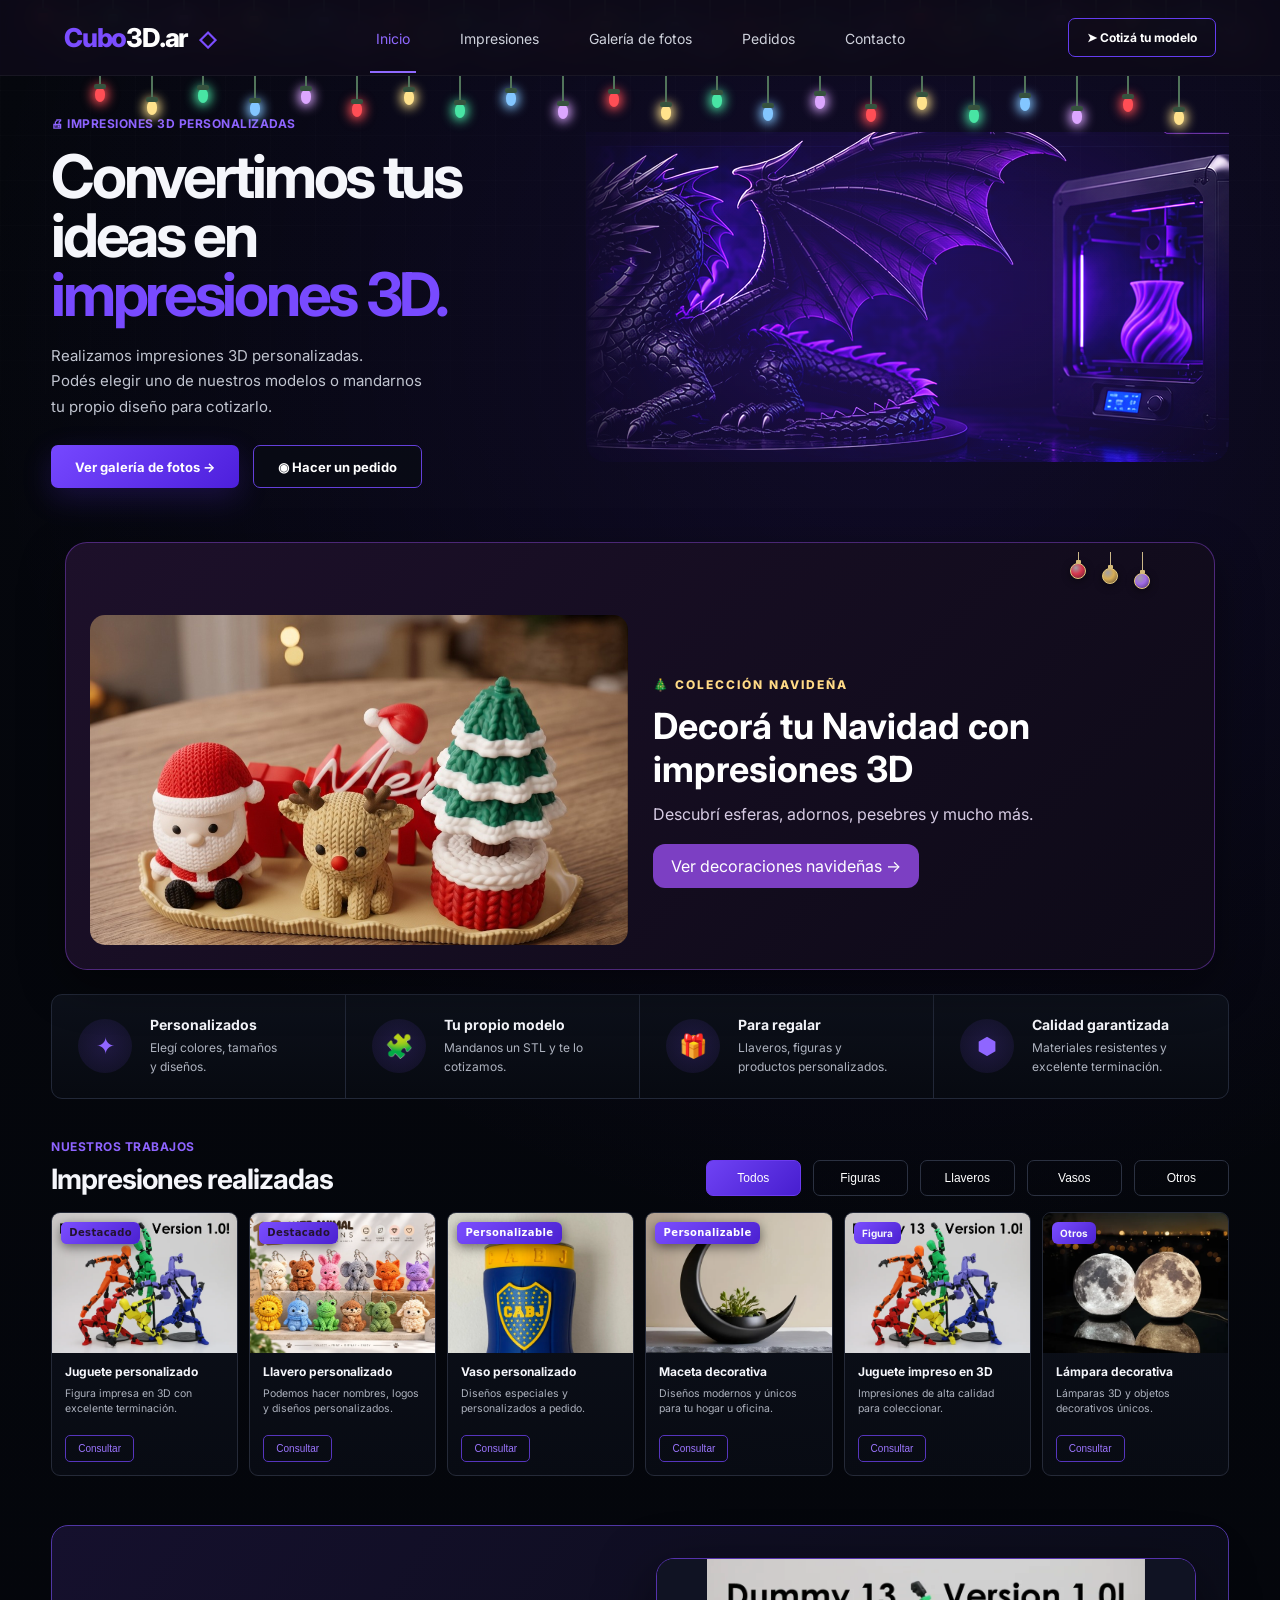
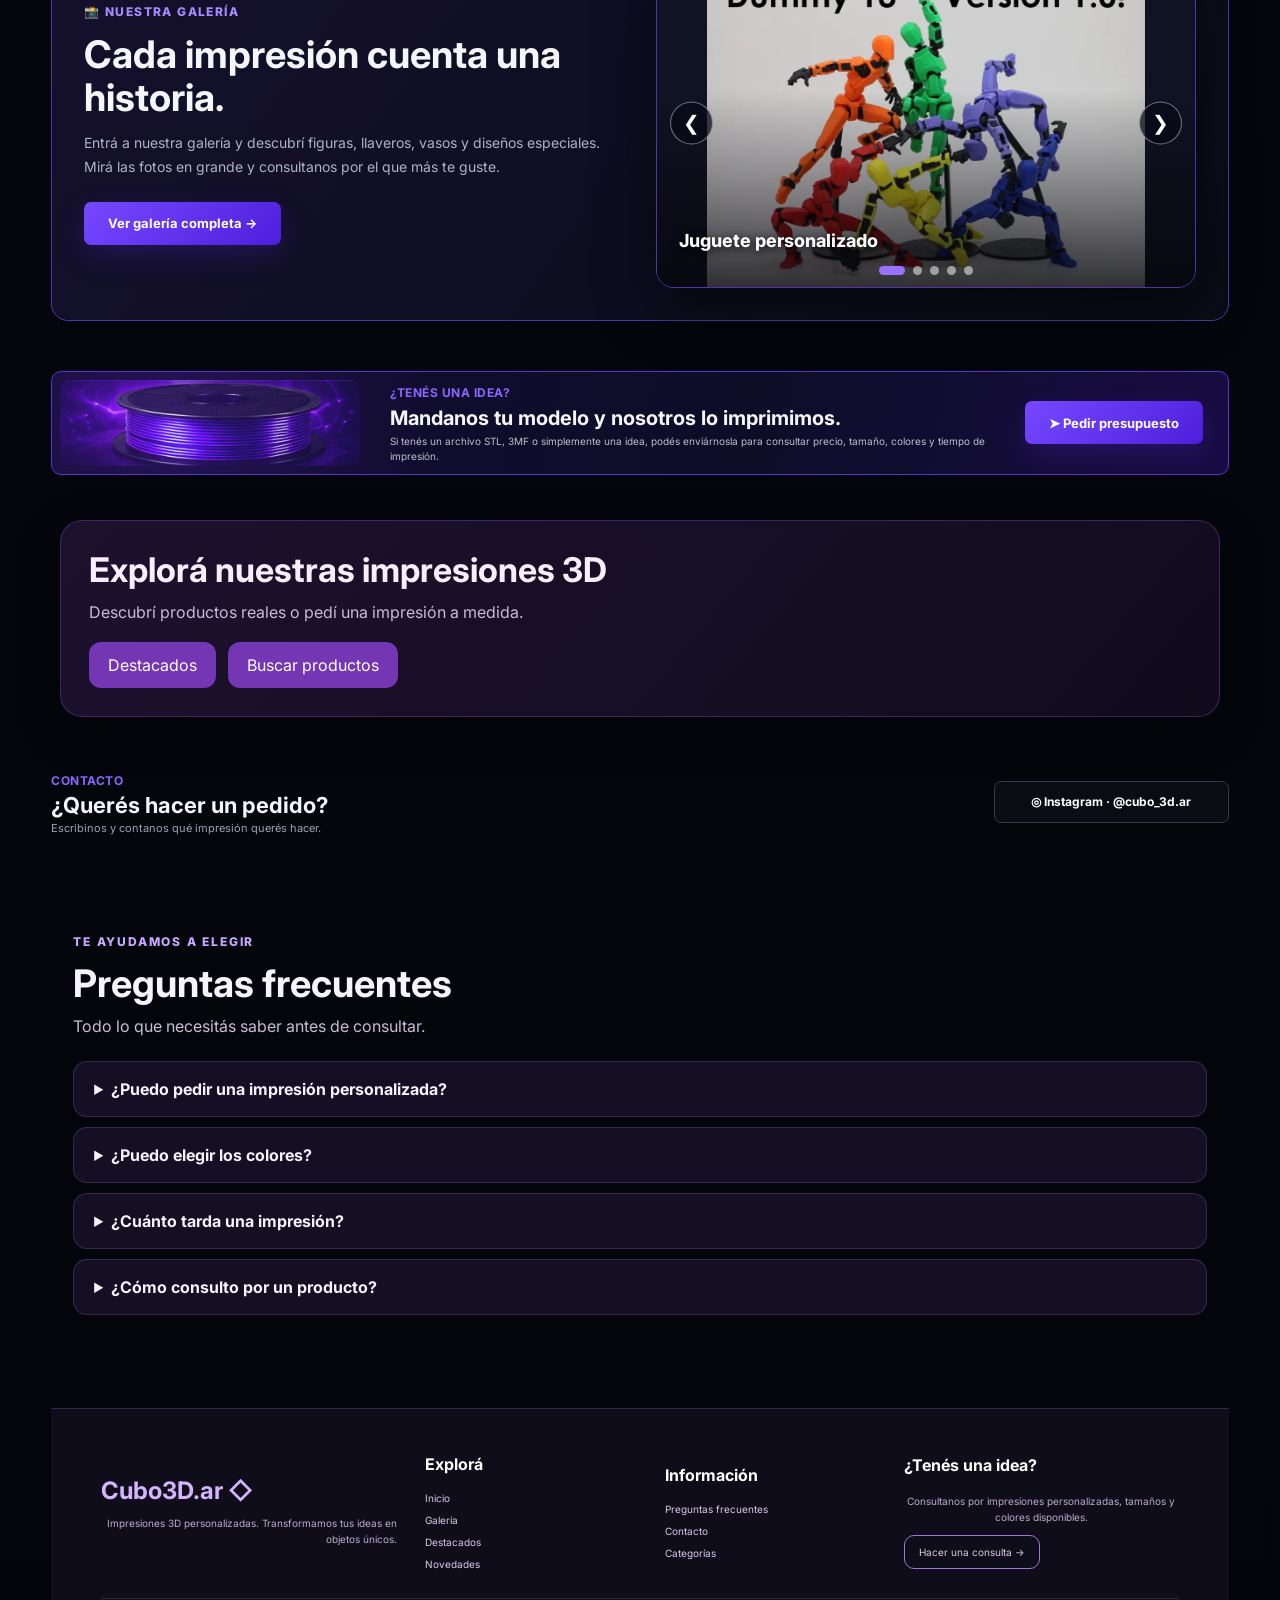
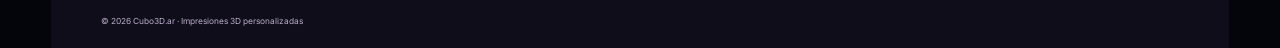
==== commit 5053e4b4: "cambio de imagen" ====
--- a/index.html
+++ b/index.html
@@ -5,6 +5,7 @@
 <meta charset="utf-8"/>
 <meta content="width=device-width, initial-scale=1.0" name="viewport"/>
 <title>Cubo3D.ar | Impresiones 3D</title>
+<link rel="icon" href="imagenes/icono.png" type="image/png">
 <link href="https://fonts.googleapis.com" rel="preconnect"/>
 <link crossorigin="" href="https://fonts.gstatic.com" rel="preconnect"/>
 <link href="https://fonts.googleapis.com/css2?family=Inter:wght@400;500;600;700;800&amp;display=swap" rel="stylesheet"/>
@@ -67,7 +68,7 @@
 <div class="card-body"><h3>Llavero personalizado</h3><p>Podemos hacer nombres, logos y diseños personalizados.</p><button onclick="pedirProducto('Llavero personalizado')">Consultar</button></div>
 </article>
 <article class="card" data-category="vasos">
-<div class="card-image"><img alt="Vaso impreso en 3D" src="imagenes/catalogo/nuevo-vasos-01.webp" style="object-position:center 40%"/><span>Vaso</span></div>
+<div class="card-image"><img alt="Vaso impreso en 3D" src="imagenes/catalogo/nuevo-vasos-01-corregido.jpg" style="object-position:center 40%"/><span>Vaso</span></div>
 <div class="card-body"><h3>Vaso personalizado</h3><p>Diseños especiales y personalizados a pedido.</p><button onclick="pedirProducto('Vaso personalizado')">Consultar</button></div>
 </article>
 <article class="card" data-category="otros">
@@ -93,7 +94,7 @@
 </div>
 <div aria-label="Carrusel de impresiones 3D" class="auto-carousel" data-interval="4000" tabindex="0">
 <div class="carousel-track"><div aria-hidden="false" class="carousel-slide is-active"><img alt="Juguete impreso en 3D" src="imagenes/catalogo/juguetes-01.webp"/><div class="carousel-caption">Juguete personalizado</div></div>
-<div aria-hidden="true" class="carousel-slide"><img alt="Vaso impreso en 3D" src="imagenes/catalogo/nuevo-vasos-01.webp"/><div class="carousel-caption">Vaso personalizado</div></div>
+<div aria-hidden="true" class="carousel-slide"><img alt="Vaso impreso en 3D" src="imagenes/catalogo/nuevo-vasos-01-corregido.jpg"/><div class="carousel-caption">Vaso personalizado</div></div>
 <div aria-hidden="true" class="carousel-slide"><img alt="Lámpara impreso en 3D" src="imagenes/catalogo/lamparas-01.webp"/><div class="carousel-caption">Lámpara decorativa</div></div>
 <div aria-hidden="true" class="carousel-slide"><img alt="Llavero impreso en 3D" src="imagenes/catalogo/llaveros-01.webp"/><div class="carousel-caption">Llavero personalizado</div></div>
 
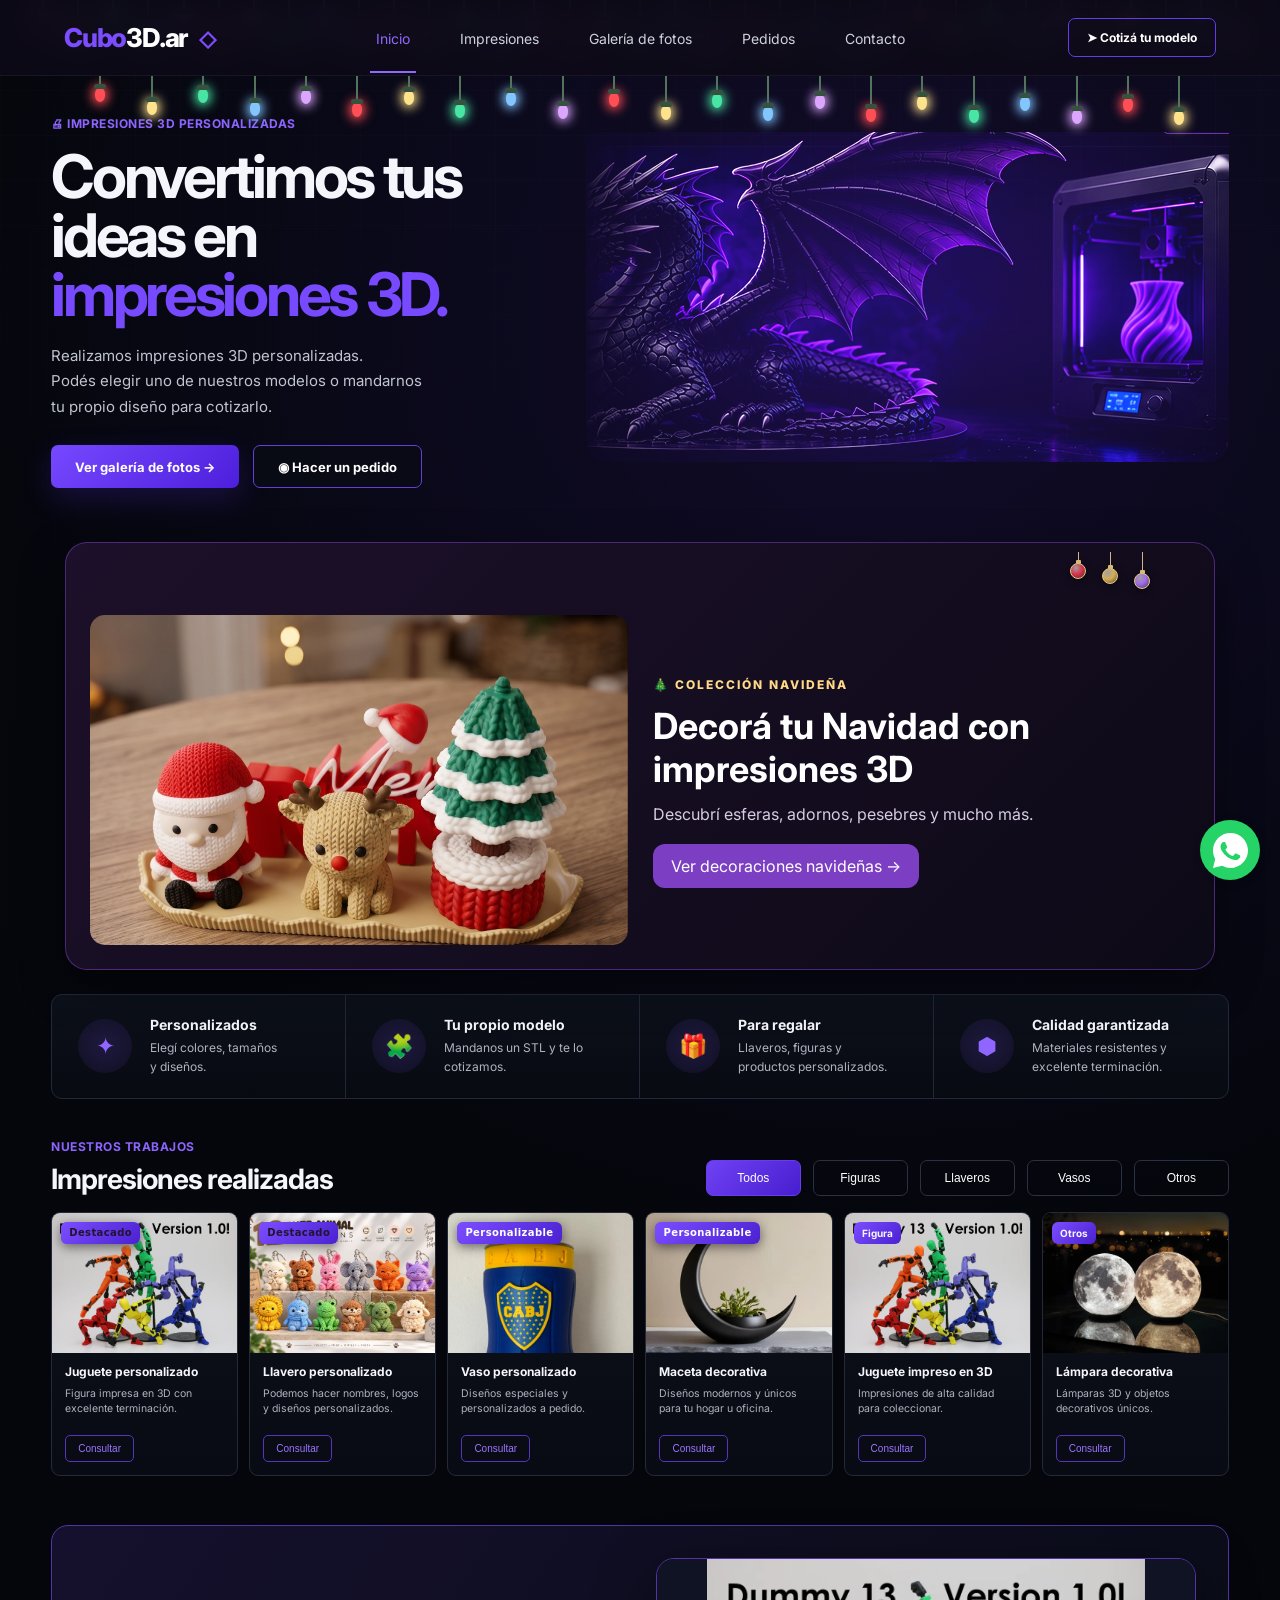
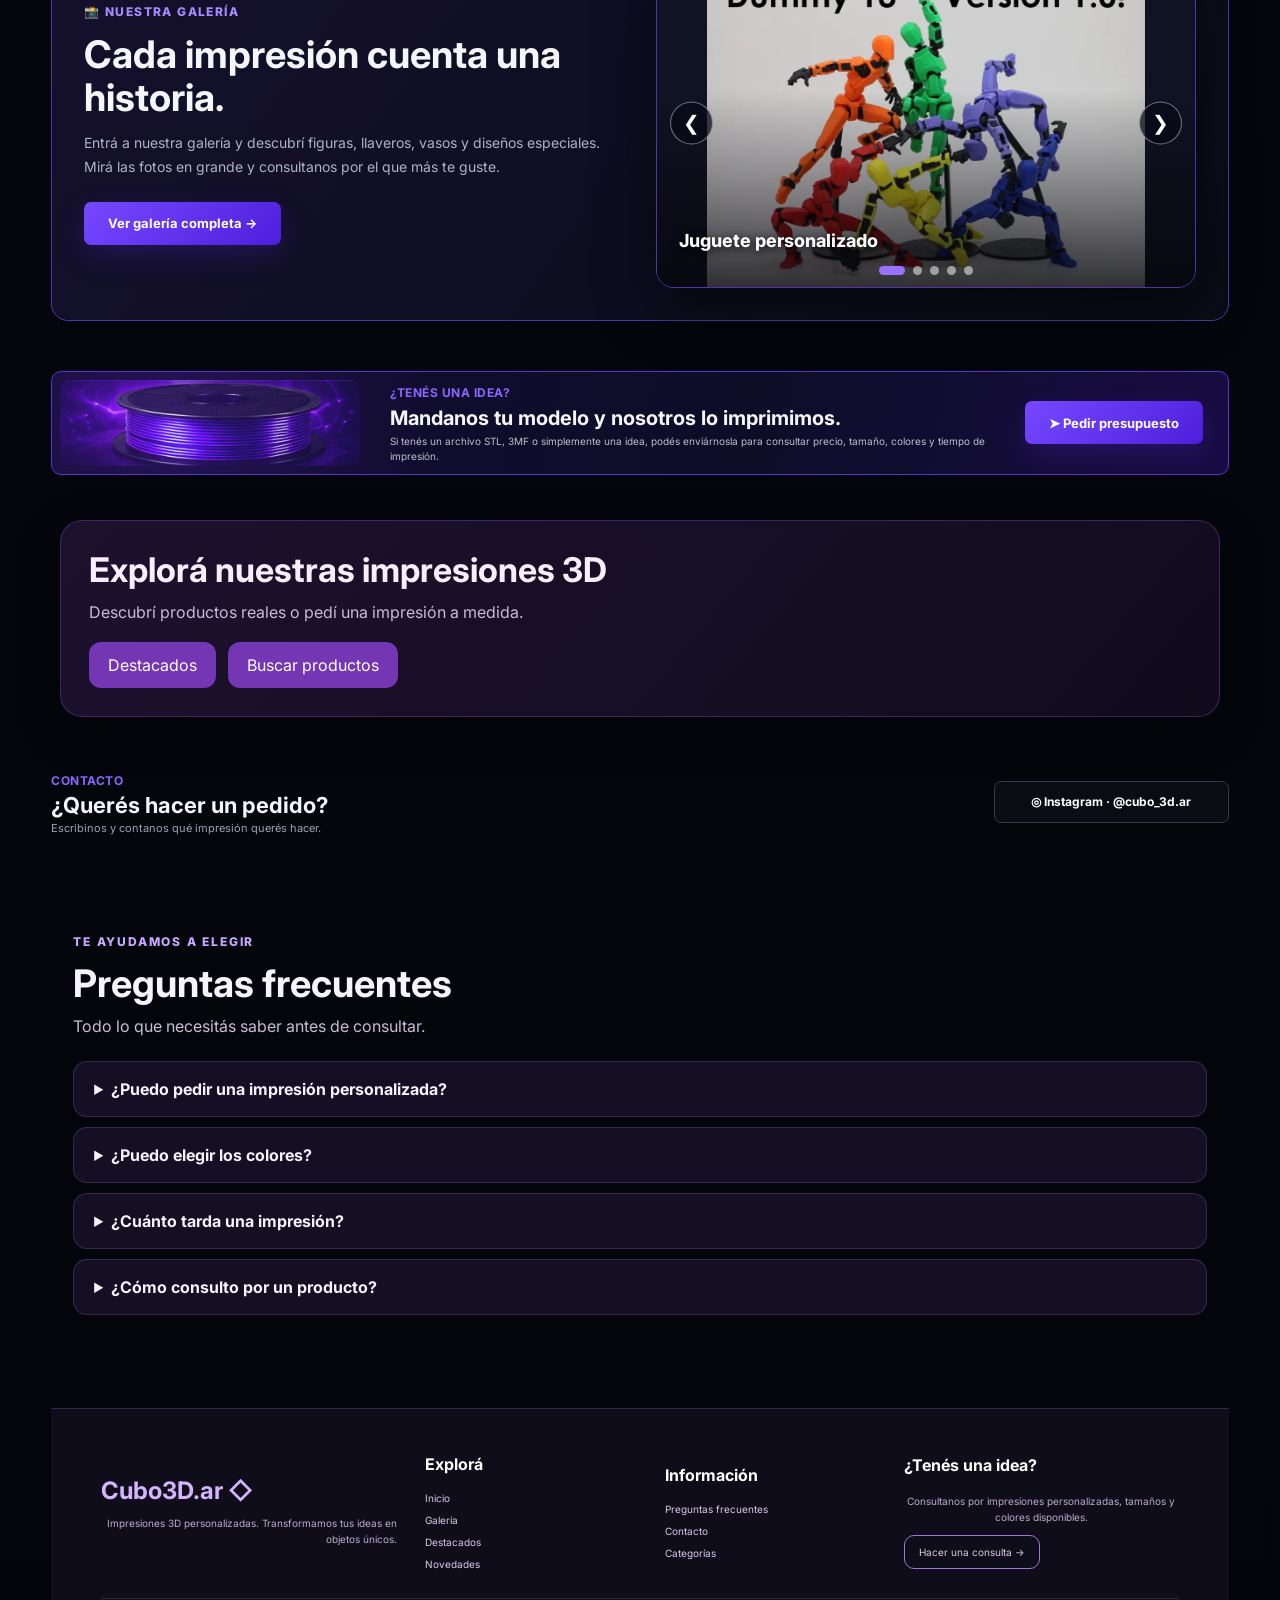
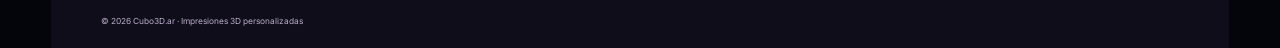
==== commit 2086f9de: "agregue boton de wsp" ====
--- a/index.html
+++ b/index.html
@@ -39,6 +39,77 @@
 <div class="hero-image-wrap">
 <div class="hero-glow"></div>
 <img alt="Dragón impreso en 3D" class="hero-image" src="imagenes/dragon-principal.png"/>
+<div class="whatsapp-container">
+  <a href="https://wa.me/5491151370182" 
+     class="whatsapp-float" 
+     target="_blank" 
+     rel="noopener noreferrer" 
+     title="Chatea con nosotros por WhatsApp">
+    <svg xmlns="http://w3.org" viewBox="0 0 32 32" fill="#25D366">
+      <path d="M16 0C7.163 0 0 7.163 0 16c0 2.85.743 5.518 2.043 7.846L0 32l8.347-2.007A15.86 15.86 0 0016 32c8.837 0 16-7.163 16-16S24.837 0 16 0zm8.288 22.564c-.354.994-1.742 1.819-2.857 2.058-.788.167-1.808.3-5.253-1.077-4.409-1.758-7.274-6.223-7.494-6.516-.22-.293-1.79-2.384-1.79-4.548 0-2.164 1.131-3.226 1.531-3.664.4-.438.871-.548 1.161-.548.29 0 .58.005.832.017.271.013.635-.103.992.748.374.898 1.272 3.109 1.383 3.336.11.227.185.492.037.785-.148.293-.222.476-.442.733-.22.257-.463.574-.662.771-.223.221-.456.462-.196.907.26.445 1.154 1.906 2.478 3.085 1.706 1.516 3.143 1.983 3.587 2.203.444.22.704.183.965-.11.26-.293 1.121-1.306 1.421-1.754.3-.448.599-.374 1.009-.224.41.15 2.602 1.227 3.046 1.45.443.223.738.334.847.519.109.185.109 1.076-.245 2.07z"/>
+    </svg>
+    <span class="whatsapp-tooltip">¡Escríbenos por WhatsApp!</span>
+  </a>
+  <style>
+.whatsapp-container {
+  position: fixed;
+  bottom: 20px;
+  right: 20px;
+  z-index: 9999;
+  display: flex;
+  align-items: center;
+}
+
+.whatsapp-float {
+  display: flex;
+  align-items: center;
+  justify-content: center;
+  width: 60px;
+  height: 60px;
+  background-color: #25d366;
+  border-radius: 50%;
+  box-shadow: 2px 2px 10px rgba(0, 0, 0, 0.2);
+  transition: transform 0.3s ease, background-color 0.3s ease;
+  position: relative;
+}
+
+.whatsapp-float svg {
+  width: 35px;
+  height: 35px;
+  fill: #ffffff;
+}
+
+.whatsapp-float:hover {
+  transform: scale(1.1);
+  background-color: #20ba5a;
+}
+
+/* Globo de texto (Tooltip) */
+.whatsapp-tooltip {
+  position: absolute;
+  right: 75px;
+  background-color: #ffffff;
+  color: #333366;
+  padding: 8px 14px;
+  border-radius: 20px;
+  box-shadow: 0 4px 10px rgba(0, 0, 0, 0.15);
+  font-family: sans-serif;
+  font-size: 14px;
+  font-weight: 500;
+  white-space: nowrap;
+  opacity: 0;
+  visibility: hidden;
+  transition: opacity 0.3s ease, transform 0.3s ease;
+  pointer-events: none;
+}
+
+.whatsapp-container:hover .whatsapp-tooltip {
+  opacity: 1;
+  visibility: visible;
+  transform: translateX(-5px);
+}
+</style>
+</div>
 </div>
 </section>
 <section class="christmas-home-feature"><img alt="Bandeja navideña con Papá Noel, reno y árbol de Navidad" src="imagenes/catalogo/bandeja-papa-noel-reno-arbol.jfif"/><div><span>🎄 COLECCIÓN NAVIDEÑA</span><h2>Decorá tu Navidad con impresiones 3D</h2><p>Descubrí esferas, adornos, pesebres y mucho más.</p><a href="galeria.html#cat-juguetes">Ver decoraciones navideñas →</a></div></section><section class="benefits">
